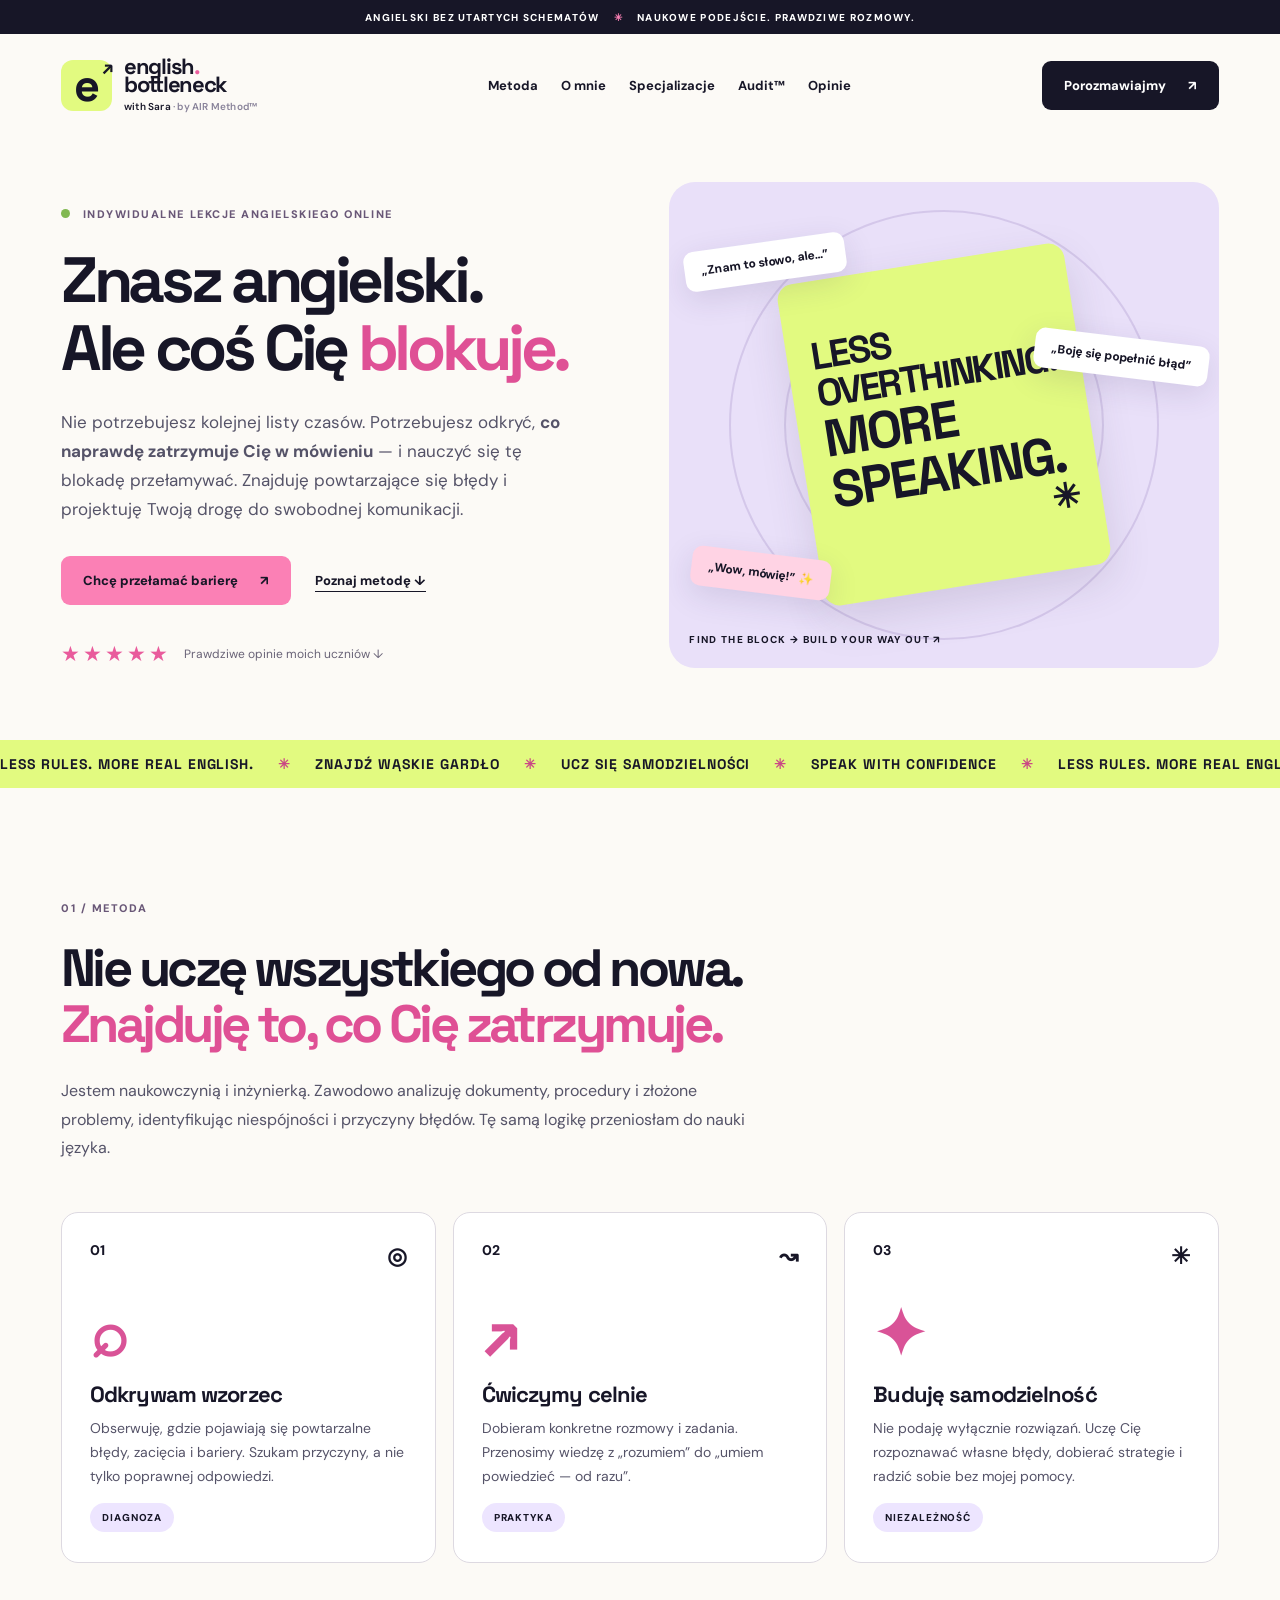
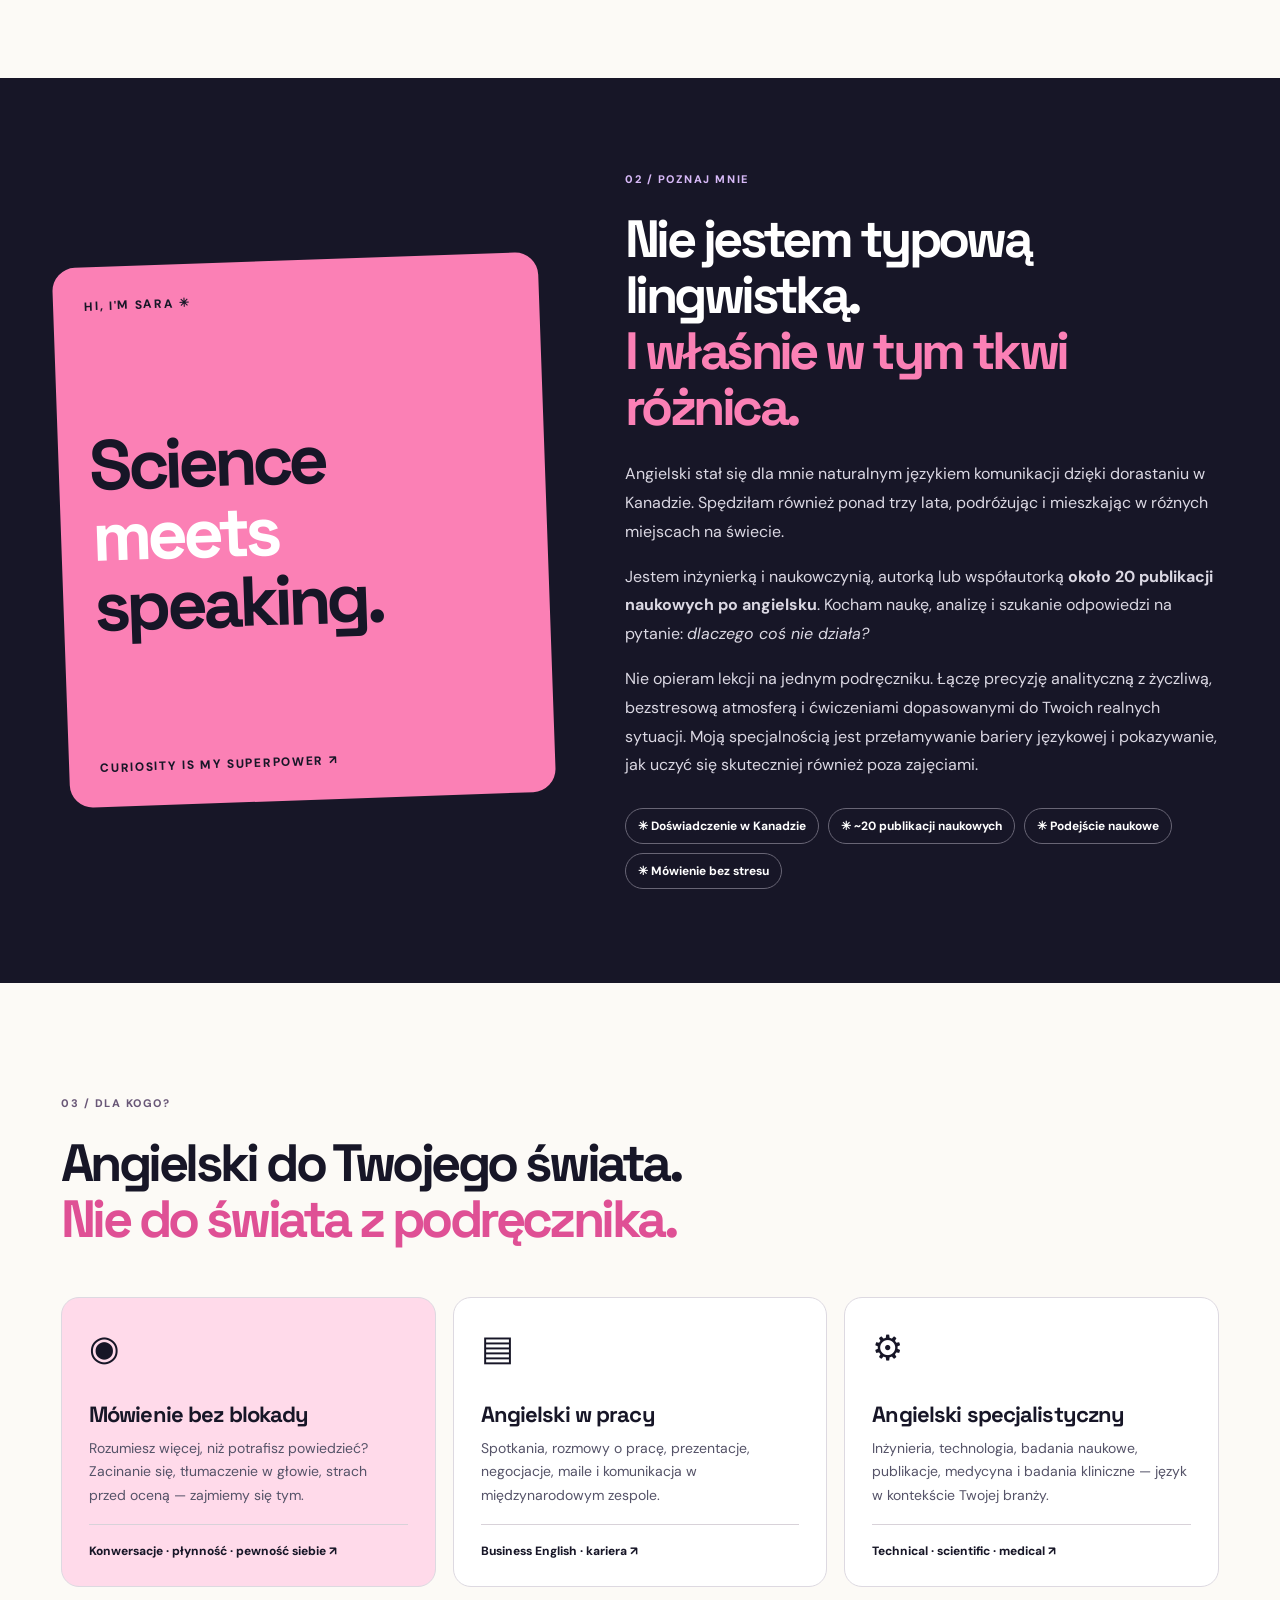
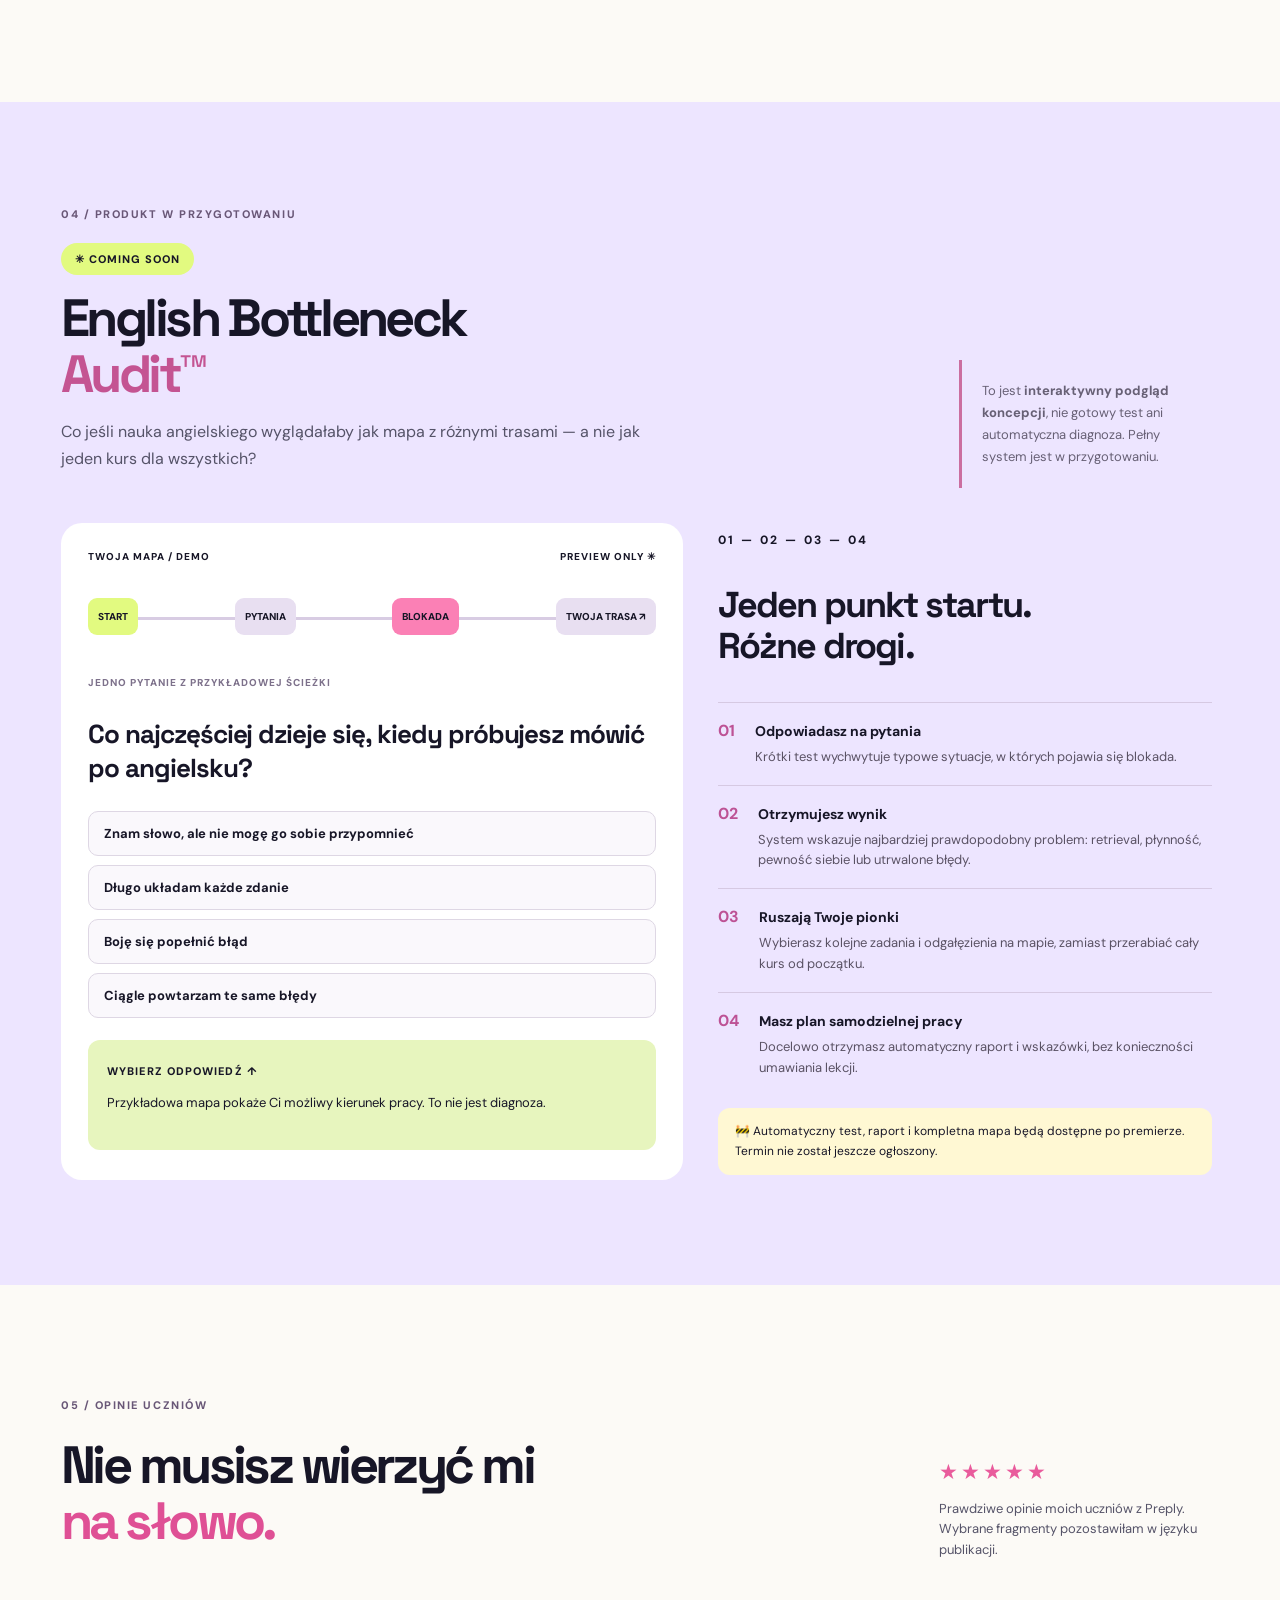
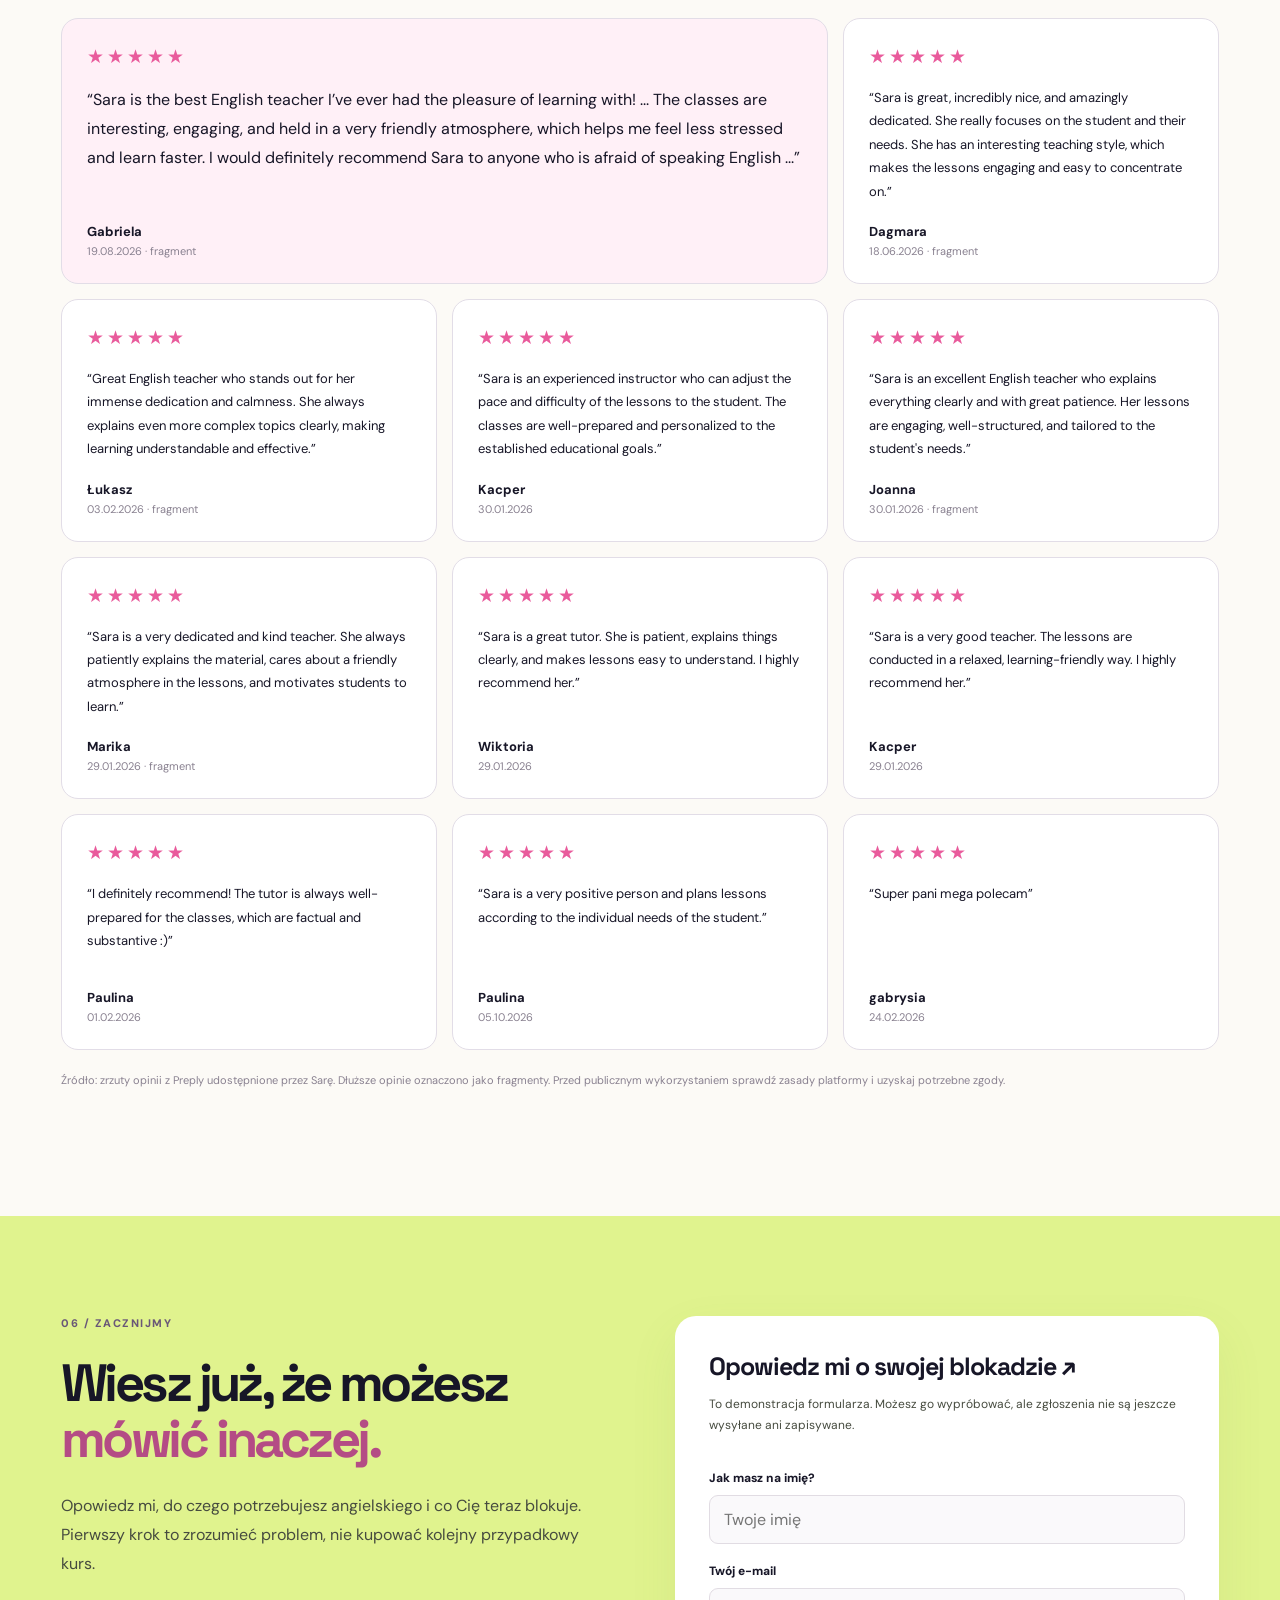
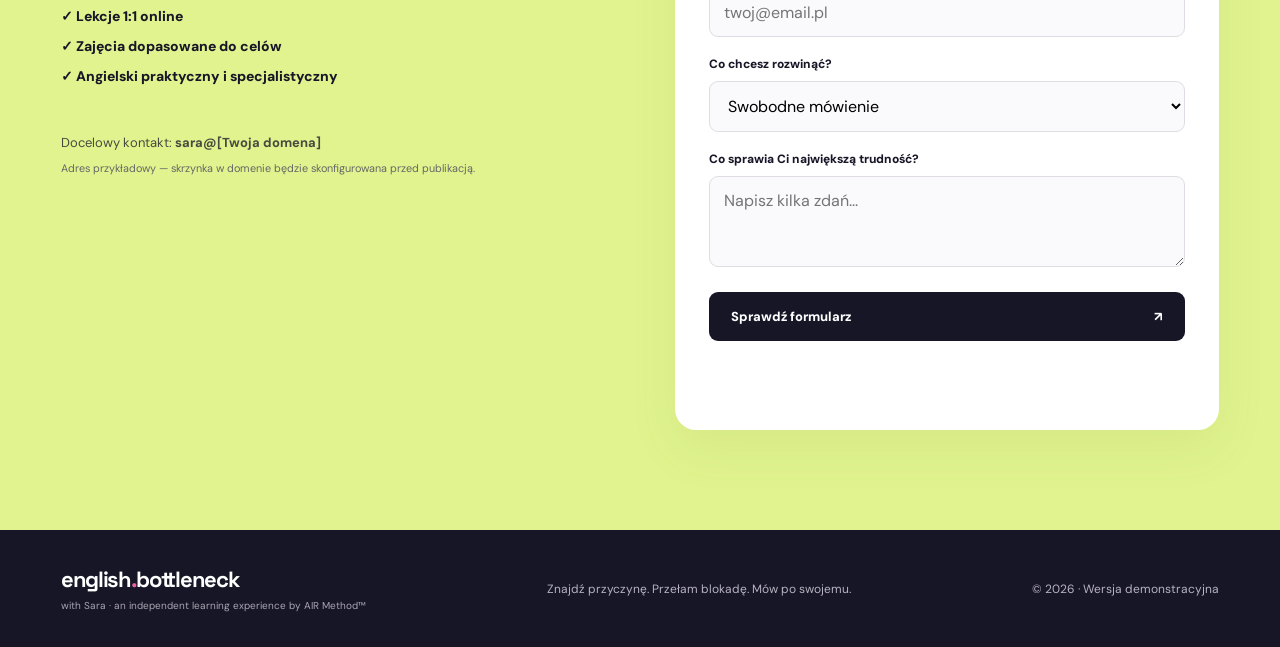
==== index.html @ e8995132 "First commit" ====
<!doctype html><html lang="pl"><head><meta charset="utf-8"><meta name="viewport" content="width=device-width, initial-scale=1"><meta name="description" content="English Bottleneck by Sara — indywidualne lekcje angielskiego z naukowym podejściem. Znajdź blokadę, przełam barierę, mów samodzielnie."><title>English Bottleneck™ | Angielski bez blokad z Sarą</title><link rel="preconnect" href="https://fonts.googleapis.com"><link rel="preconnect" href="https://fonts.gstatic.com" crossorigin><link href="https://fonts.googleapis.com/css2?family=DM+Sans:wght@400;500;600;700;800&family=Space+Grotesk:wght@400;500;600;700&display=swap" rel="stylesheet"><link rel="stylesheet" href="styles.css"></head><body>
<div class="topbar">ANGIELSKI BEZ UTARTYCH SCHEMATÓW <span>✳</span> NAUKOWE PODEJŚCIE. PRAWDZIWE ROZMOWY.</div>
<header class="nav container"><a href="#start" class="brand" aria-label="English Bottleneck — strona główna"><span class="brand-icon">e<span>↗</span></span><span class="brand-label">english<span class="dot">.</span><br>bottleneck<small>with Sara <i>· by AIR Method™</i></small></span></a><nav id="navigation"><a href="#metoda">Metoda</a><a href="#o-mnie">O mnie</a><a href="#specjalizacje">Specjalizacje</a><a href="#audit">Audit™</a><a href="#opinie">Opinie</a></nav><a href="#kontakt" class="button button-dark nav-button">Porozmawiajmy <span>↗</span></a><button class="mobile-menu" id="menuBtn" aria-label="Otwórz menu" aria-expanded="false">☰</button></header>
<main id="start"><section class="hero container"><div class="hero-copy"><div class="eyebrow"><span class="live-dot"></span> INDYWIDUALNE LEKCJE ANGIELSKIEGO ONLINE</div><h1>Znasz angielski.<br>Ale coś Cię <em>blokuje.</em></h1><p class="hero-lead">Nie potrzebujesz kolejnej listy czasów. Potrzebujesz odkryć, <b>co naprawdę zatrzymuje Cię w mówieniu</b> — i nauczyć się tę blokadę przełamywać. Znajduję powtarzające się błędy i projektuję Twoją drogę do swobodnej komunikacji.</p><div class="hero-buttons"><a href="#kontakt" class="button button-pink">Chcę przełamać barierę <span>↗</span></a><a href="#metoda" class="underlink">Poznaj metodę <span>↓</span></a></div><div class="hero-social"><span class="stars">★★★★★</span><span>Prawdziwe opinie moich uczniów ↓</span></div></div><div class="hero-graphic"><div class="orbit one"></div><div class="orbit two"></div><div class="sticker"><span>LESS<br>OVERTHINKING.</span><strong>MORE<br>SPEAKING.</strong><span class="sticker-star">✳</span></div><div class="floating floating1">„Znam to słowo, ale…”</div><div class="floating floating2">„Boję się popełnić błąd”</div><div class="floating floating3">„Wow, mówię!” ✨</div><div class="graphic-bottom">FIND THE BLOCK → BUILD YOUR WAY OUT ↗</div></div></section>
<div class="marquee"><div>LESS RULES. MORE REAL ENGLISH. <span>✳</span> ZNAJDŹ WĄSKIE GARDŁO <span>✳</span> UCZ SIĘ SAMODZIELNOŚCI <span>✳</span> SPEAK WITH CONFIDENCE <span>✳</span> LESS RULES. MORE REAL ENGLISH.</div></div>
<section id="metoda" class="section container"><div class="section-head"><div class="kicker">01 / METODA</div><h2>Nie uczę wszystkiego od nowa.<br><em>Znajduję to, co Cię zatrzymuje.</em></h2><p>Jestem naukowczynią i inżynierką. Zawodowo analizuję dokumenty, procedury i złożone problemy, identyfikując niespójności i przyczyny błędów. Tę samą logikę przeniosłam do nauki języka.</p></div><div class="three-grid"><article class="step-card"><div class="card-top"><span>01</span><span>◎</span></div><div class="step-graphic">⌕</div><h3>Odkrywam wzorzec</h3><p>Obserwuję, gdzie pojawiają się powtarzalne błędy, zacięcia i bariery. Szukam przyczyny, a nie tylko poprawnej odpowiedzi.</p><span class="pill">DIAGNOZA</span></article><article class="step-card"><div class="card-top"><span>02</span><span>↝</span></div><div class="step-graphic">↗</div><h3>Ćwiczymy celnie</h3><p>Dobieram konkretne rozmowy i zadania. Przenosimy wiedzę z „rozumiem” do „umiem powiedzieć — od razu”.</p><span class="pill">PRAKTYKA</span></article><article class="step-card"><div class="card-top"><span>03</span><span>✳</span></div><div class="step-graphic">✦</div><h3>Buduję samodzielność</h3><p>Nie podaję wyłącznie rozwiązań. Uczę Cię rozpoznawać własne błędy, dobierać strategie i radzić sobie bez mojej pomocy.</p><span class="pill">NIEZALEŻNOŚĆ</span></article></div></section>
<section id="o-mnie" class="about"><div class="container about-grid"><div class="about-poster"><div class="poster-overline">HI, I'M SARA ✳</div><div class="poster-big">Science<br><em>meets</em><br>speaking.</div><div class="poster-foot">CURIOSITY IS MY SUPERPOWER ↗</div></div><div class="about-content"><div class="kicker">02 / POZNAJ MNIE</div><h2>Nie jestem typową lingwistką.<br><em>I właśnie w tym tkwi różnica.</em></h2><p>Angielski stał się dla mnie naturalnym językiem komunikacji dzięki dorastaniu w Kanadzie. Spędziłam również ponad trzy lata, podróżując i mieszkając w różnych miejscach na świecie.</p><p>Jestem inżynierką i naukowczynią, autorką lub współautorką <b>około 20 publikacji naukowych po angielsku</b>. Kocham naukę, analizę i szukanie odpowiedzi na pytanie: <em>dlaczego coś nie działa?</em></p><p>Nie opieram lekcji na jednym podręczniku. Łączę precyzję analityczną z życzliwą, bezstresową atmosferą i ćwiczeniami dopasowanymi do Twoich realnych sytuacji. Moją specjalnością jest przełamywanie bariery językowej i pokazywanie, jak uczyć się skuteczniej również poza zajęciami.</p><div class="chips"><span>✳ Doświadczenie w Kanadzie</span><span>✳ ~20 publikacji naukowych</span><span>✳ Podejście naukowe</span><span>✳ Mówienie bez stresu</span></div></div></div></section>
<section id="specjalizacje" class="section container"><div class="section-head"><div class="kicker">03 / DLA KOGO?</div><h2>Angielski do Twojego świata.<br><em>Nie do świata z podręcznika.</em></h2></div><div class="three-grid offer-grid"><article class="offer-card selected"><div class="offer-emoji">◉</div><h3>Mówienie bez blokady</h3><p>Rozumiesz więcej, niż potrafisz powiedzieć? Zacinanie się, tłumaczenie w głowie, strach przed oceną — zajmiemy się tym.</p><div class="offer-bottom">Konwersacje · płynność · pewność siebie ↗</div></article><article class="offer-card"><div class="offer-emoji">▤</div><h3>Angielski w pracy</h3><p>Spotkania, rozmowy o pracę, prezentacje, negocjacje, maile i komunikacja w międzynarodowym zespole.</p><div class="offer-bottom">Business English · kariera ↗</div></article><article class="offer-card"><div class="offer-emoji">⚙</div><h3>Angielski specjalistyczny</h3><p>Inżynieria, technologia, badania naukowe, publikacje, medycyna i badania kliniczne — język w kontekście Twojej branży.</p><div class="offer-bottom">Technical · scientific · medical ↗</div></article></div></section>
<section id="audit" class="audit"><div class="container"><div class="audit-top"><div><div class="kicker">04 / PRODUKT W PRZYGOTOWANIU</div><span class="soon">✳ COMING SOON</span><h2>English Bottleneck<br><em>Audit™</em></h2><p>Co jeśli nauka angielskiego wyglądałaby jak mapa z różnymi trasami — a nie jak jeden kurs dla wszystkich?</p></div><aside class="audit-disclaimer">To jest <b>interaktywny podgląd koncepcji</b>, nie gotowy test ani automatyczna diagnoza. Pełny system jest w przygotowaniu.</aside></div><div class="audit-columns"><div class="audit-demo"><div class="demo-top"><span>TWOJA MAPA / DEMO</span><span>PREVIEW ONLY ✳</span></div><div class="path"><div class="path-connector"></div><span class="node active">START</span><span class="node">PYTANIA</span><span class="node pink">BLOKADA</span><span class="node">TWOJA TRASA ↗</span></div><span class="mini-label">JEDNO PYTANIE Z PRZYKŁADOWEJ ŚCIEŻKI</span><h3>Co najczęściej dzieje się, kiedy próbujesz mówić po angielsku?</h3><div class="answers"><button data-route="retrieval">Znam słowo, ale nie mogę go sobie przypomnieć</button><button data-route="fluency">Długo układam każde zdanie</button><button data-route="confidence">Boję się popełnić błąd</button><button data-route="grammar">Ciągle powtarzam te same błędy</button></div><div class="result" id="result" aria-live="polite"><span>WYBIERZ ODPOWIEDŹ ↑</span><p>Przykładowa mapa pokaże Ci możliwy kierunek pracy. To nie jest diagnoza.</p></div></div><div class="audit-explainer"><span class="tiny-numbers">01 — 02 — 03 — 04</span><h3>Jeden punkt startu.<br>Różne drogi.</h3><div class="route-step"><b>01</b><div><strong>Odpowiadasz na pytania</strong><p>Krótki test wychwytuje typowe sytuacje, w których pojawia się blokada.</p></div></div><div class="route-step"><b>02</b><div><strong>Otrzymujesz wynik</strong><p>System wskazuje najbardziej prawdopodobny problem: retrieval, płynność, pewność siebie lub utrwalone błędy.</p></div></div><div class="route-step"><b>03</b><div><strong>Ruszają Twoje pionki</strong><p>Wybierasz kolejne zadania i odgałęzienia na mapie, zamiast przerabiać cały kurs od początku.</p></div></div><div class="route-step"><b>04</b><div><strong>Masz plan samodzielnej pracy</strong><p>Docelowo otrzymasz automatyczny raport i wskazówki, bez konieczności umawiania lekcji.</p></div></div><div class="audit-note">🚧 Automatyczny test, raport i kompletna mapa będą dostępne po premierze. Termin nie został jeszcze ogłoszony.</div></div></div></div></section>
<section id="opinie" class="section container reviews"><div class="reviews-heading"><div><div class="kicker">05 / OPINIE UCZNIÓW</div><h2>Nie musisz wierzyć mi<br><em>na słowo.</em></h2></div><div><div class="big-stars">★★★★★</div><p>Prawdziwe opinie moich uczniów z Preply. Wybrane fragmenty pozostawiłam w języku publikacji.</p></div></div><div class="reviews-grid">
<article class="review featured"><div class="review-stars">★★★★★</div><blockquote>“Sara is the best English teacher I’ve ever had the pleasure of learning with! ... The classes are interesting, engaging, and held in a very friendly atmosphere, which helps me feel less stressed and learn faster. I would definitely recommend Sara to anyone who is afraid of speaking English ...”</blockquote><footer><b>Gabriela</b><span>19.08.2026 · fragment</span></footer></article>
<article class="review"><div class="review-stars">★★★★★</div><blockquote>“Sara is great, incredibly nice, and amazingly dedicated. She really focuses on the student and their needs. She has an interesting teaching style, which makes the lessons engaging and easy to concentrate on.”</blockquote><footer><b>Dagmara</b><span>18.06.2026 · fragment</span></footer></article>
<article class="review"><div class="review-stars">★★★★★</div><blockquote>“Great English teacher who stands out for her immense dedication and calmness. She always explains even more complex topics clearly, making learning understandable and effective.”</blockquote><footer><b>Łukasz</b><span>03.02.2026 · fragment</span></footer></article>
<article class="review"><div class="review-stars">★★★★★</div><blockquote>“Sara is an experienced instructor who can adjust the pace and difficulty of the lessons to the student. The classes are well-prepared and personalized to the established educational goals.”</blockquote><footer><b>Kacper</b><span>30.01.2026</span></footer></article>
<article class="review"><div class="review-stars">★★★★★</div><blockquote>“Sara is an excellent English teacher who explains everything clearly and with great patience. Her lessons are engaging, well-structured, and tailored to the student's needs.”</blockquote><footer><b>Joanna</b><span>30.01.2026 · fragment</span></footer></article>
<article class="review"><div class="review-stars">★★★★★</div><blockquote>“Sara is a very dedicated and kind teacher. She always patiently explains the material, cares about a friendly atmosphere in the lessons, and motivates students to learn.”</blockquote><footer><b>Marika</b><span>29.01.2026 · fragment</span></footer></article>
<article class="review"><div class="review-stars">★★★★★</div><blockquote>“Sara is a great tutor. She is patient, explains things clearly, and makes lessons easy to understand. I highly recommend her.”</blockquote><footer><b>Wiktoria</b><span>29.01.2026</span></footer></article>
<article class="review"><div class="review-stars">★★★★★</div><blockquote>“Sara is a very good teacher. The lessons are conducted in a relaxed, learning-friendly way. I highly recommend her.”</blockquote><footer><b>Kacper</b><span>29.01.2026</span></footer></article>
<article class="review"><div class="review-stars">★★★★★</div><blockquote>“I definitely recommend! The tutor is always well-prepared for the classes, which are factual and substantive :)”</blockquote><footer><b>Paulina</b><span>01.02.2026</span></footer></article>
<article class="review"><div class="review-stars">★★★★★</div><blockquote>“Sara is a very positive person and plans lessons according to the individual needs of the student.”</blockquote><footer><b>Paulina</b><span>05.10.2026</span></footer></article>
<article class="review"><div class="review-stars">★★★★★</div><blockquote>“Super pani mega polecam”</blockquote><footer><b>gabrysia</b><span>24.02.2026</span></footer></article>
</div><p class="review-source">Źródło: zrzuty opinii z Preply udostępnione przez Sarę. Dłuższe opinie oznaczono jako fragmenty. Przed publicznym wykorzystaniem sprawdź zasady platformy i uzyskaj potrzebne zgody.</p></section>
<section id="kontakt" class="contact"><div class="container contact-columns"><div><div class="kicker">06 / ZACZNIJMY</div><h2>Wiesz już, że możesz<br><em>mówić inaczej.</em></h2><p>Opowiedz mi, do czego potrzebujesz angielskiego i co Cię teraz blokuje. Pierwszy krok to zrozumieć problem, nie kupować kolejny przypadkowy kurs.</p><div class="contact-points"><span>✓ Lekcje 1:1 online</span><span>✓ Zajęcia dopasowane do celów</span><span>✓ Angielski praktyczny i specjalistyczny</span></div><p class="own-mail">Docelowy kontakt: <b>sara@[Twoja domena]</b><small>Adres przykładowy — skrzynka w domenie będzie skonfigurowana przed publikacją.</small></p></div><div class="form-panel"><div class="form-title">Opowiedz mi o swojej blokadzie ↗</div><p>To demonstracja formularza. Możesz go wypróbować, ale zgłoszenia nie są jeszcze wysyłane ani zapisywane.</p><form id="contactForm"><label for="name">Jak masz na imię?</label><input id="name" name="name" placeholder="Twoje imię" required><label for="email">Twój e-mail</label><input id="email" name="email" type="email" placeholder="twoj@email.pl" required><label for="need">Co chcesz rozwinąć?</label><select id="need" name="need"><option>Swobodne mówienie</option><option>Angielski biznesowy</option><option>Angielski techniczny / naukowy / medyczny</option><option>Nie wiem jeszcze — pomóż mi</option></select><label for="message">Co sprawia Ci największą trudność?</label><textarea id="message" name="message" rows="3" placeholder="Napisz kilka zdań..."></textarea><button class="button button-dark button-full" type="submit">Sprawdź formularz <span>↗</span></button><p id="formStatus" role="status" class="form-status"></p></form></div></div></section></main>
<footer class="footer"><div class="container footer-row"><div class="footer-brand"><b>english<span>.</span>bottleneck</b><small>with Sara · an independent learning experience by AIR Method™</small></div><p>Znajdź przyczynę. Przełam blokadę. Mów po swojemu.</p><span>© 2026 · Wersja demonstracyjna</span></div></footer><script src="script.js"></script></body></html>
---- styles.css ----
:root{--ink:#171627;--muted:#555368;--pink:#fb80b5;--cream:#fcfaf6;--lime:#e2fa80;--lilac:#ede5ff;--line:#ddd9e1}*{box-sizing:border-box}html{scroll-behavior:smooth}body{margin:0;background:var(--cream);color:var(--ink);font-family:'DM Sans',sans-serif}a{color:inherit;text-decoration:none}button,input,textarea,select{font:inherit}button{cursor:pointer}.container{max-width:1230px;padding:0 36px;margin:0 auto}.topbar{height:34px;background:var(--ink);color:#fff;text-align:center;display:flex;align-items:center;justify-content:center;gap:14px;font-size:10px;font-weight:800;letter-spacing:.13em}.topbar span{color:var(--pink)}.nav{height:102px;display:flex;align-items:center;justify-content:space-between;gap:25px}.brand{display:flex;align-items:center;gap:12px;min-width:235px}.brand-icon{background:var(--lime);height:51px;width:51px;border-radius:12px;display:grid;place-items:center;font:700 45px 'Space Grotesk';line-height:1;position:relative}.brand-icon span{position:absolute;right:-2px;top:-2px;font-size:19px}.brand-label{font:700 22px/0.83 'Space Grotesk';letter-spacing:-1.3px}.brand-label .dot,.footer-brand b span{color:#ec609f}.brand-label small{font:600 10px/1.2 'DM Sans';display:block;letter-spacing:.02em;margin-top:8px}.brand-label small i{font-style:normal;color:#89839a}.nav nav{display:flex;gap:23px;align-items:center}.nav nav a{font-weight:700;font-size:13px}.nav nav a:hover,.underlink:hover{color:#bc4281}.button{border:0;border-radius:9px;display:inline-flex;align-items:center;justify-content:space-between;gap:22px;padding:16px 22px;font-weight:800;font-size:13px;transition:transform .2s}.button:hover{transform:translateY(-3px)}.button-dark{color:white;background:var(--ink)}.button-pink{background:var(--pink)}.mobile-menu{display:none;background:none;border:0;font-size:27px}.hero{display:grid;grid-template-columns:1.03fr .97fr;gap:25px;min-height:590px;padding-top:46px;padding-bottom:72px}.hero-copy{padding-top:25px}.eyebrow,.kicker{font-size:11px;letter-spacing:.14em;font-weight:800;color:#695777}.live-dot{width:9px;height:9px;border-radius:50%;background:#81b851;display:inline-block;margin-right:8px}.hero h1,h2{font:700 clamp(42px,5vw,70px)/1.07 'Space Grotesk';letter-spacing:-.068em;margin:25px 0}.hero h1 em,h2 em{font-style:normal;color:#df5095}.hero-lead{max-width:520px;color:#555368;font-size:17px;line-height:1.7}.hero-buttons{display:flex;align-items:center;gap:24px;margin-top:32px}.underlink{font-size:13px;font-weight:800;text-decoration:underline;text-underline-offset:6px}.hero-social{display:flex;align-items:center;gap:13px;margin-top:35px;font-size:12px;color:#696377}.stars,.big-stars,.review-stars{color:#e95b9c;letter-spacing:3px;font-size:21px}.hero-graphic{min-height:485px;background:#e9e0f9;border-radius:26px;position:relative;overflow:hidden;display:flex;align-items:center;justify-content:center}.orbit{border:2px solid rgba(109,78,158,.17);border-radius:50%;position:absolute;width:430px;height:430px}.orbit.two{width:320px;height:320px}.sticker{height:325px;width:290px;background:var(--lime);border-radius:16px;transform:rotate(-9deg);display:flex;flex-direction:column;justify-content:center;padding:24px;box-shadow:0 16px 42px #45385825;font:800 38px/1 'Space Grotesk';letter-spacing:-2.2px}.sticker strong{font-size:52px}.sticker-star{font-size:34px;align-self:end}.floating{position:absolute;z-index:2;background:white;padding:12px 17px;border-radius:10px;box-shadow:0 9px 30px #3a255d20;font-size:12px;font-weight:800}.floating1{top:60px;left:15px;transform:rotate(-8deg)}.floating2{right:10px;top:155px;transform:rotate(7deg)}.floating3{left:22px;bottom:75px;transform:rotate(7deg);background:#ffd3e4}.graphic-bottom{position:absolute;bottom:22px;left:20px;font-size:10px;font-weight:800;letter-spacing:.13em}.marquee{overflow:hidden;background:var(--lime);padding:15px 0}.marquee>div{white-space:nowrap;text-align:center;font:700 14px 'Space Grotesk';letter-spacing:.07em}.marquee span{padding:0 19px;color:#ca4884}.section{padding-top:113px;padding-bottom:115px}.section-head{max-width:900px}.section h2,.about h2,.audit h2,.contact h2{font-size:clamp(37px,4.1vw,57px)}.section-head>p{max-width:710px;color:var(--muted);line-height:1.8;font-size:16px}.three-grid{display:grid;grid-template-columns:repeat(3,minmax(0,1fr));gap:17px;margin-top:49px}.step-card{background:white;border:1px solid var(--line);border-radius:17px;padding:28px 28px 30px;min-height:340px;display:flex;flex-direction:column}.card-top{display:flex;justify-content:space-between;font-weight:800;font-size:14px}.card-top span:last-child{font-size:23px}.step-graphic{font:700 64px 'Space Grotesk';margin:22px 0 5px;color:#d95397}.step-card h3,.offer-card h3{font:700 22px 'Space Grotesk';letter-spacing:-.04em;margin:0 0 9px}.step-card p,.offer-card p{line-height:1.7;font-size:14px;color:var(--muted);margin-top:0}.pill{margin-top:auto;align-self:start;border-radius:50px;padding:8px 12px;background:var(--lilac);font-size:10px;letter-spacing:.09em;font-weight:800}.about{background:var(--ink);color:white;padding:94px 0}.about-grid{display:grid;grid-template-columns:.9fr 1.1fr;gap:78px;align-items:center}.about-poster{min-height:540px;background:var(--pink);border-radius:23px;color:var(--ink);display:flex;flex-direction:column;justify-content:space-between;padding:31px;transform:rotate(-2deg)}.poster-overline,.poster-foot{font-size:12px;letter-spacing:.14em;font-weight:800}.poster-big{font:700 clamp(48px,5.5vw,79px)/1 'Space Grotesk';letter-spacing:-.07em}.poster-big em{font-style:normal;color:white}.about .kicker{color:#d7b9f7}.about h2 em{color:var(--pink)}.about-content p{line-height:1.8;color:#dbd8e3}.chips{display:flex;flex-wrap:wrap;gap:9px;margin-top:28px}.chips span{border:1px solid #686575;border-radius:40px;padding:9px 12px;font-size:12px;font-weight:700}.offer-card{border:1px solid var(--line);padding:27px;border-radius:18px;background:white;display:flex;flex-direction:column;min-height:290px}.offer-card.selected{background:#ffdaea}.offer-emoji{font-size:35px;margin-bottom:29px}.offer-bottom{border-top:1px solid #d8d2d9;padding-top:18px;margin-top:auto;font-size:12px;font-weight:800}.audit{background:var(--lilac);padding:105px 0}.audit-top{display:grid;grid-template-columns:1fr 260px;gap:80px;align-items:end;margin-bottom:35px}.soon{display:inline-block;border-radius:50px;background:var(--lime);padding:9px 14px;font-size:11px;font-weight:800;letter-spacing:.09em;margin-top:22px}.audit h2{margin:15px 0}.audit h2 em{color:#c45492}.audit-top p{max-width:580px;color:var(--muted);line-height:1.7}.audit-disclaimer{font-size:13px;line-height:1.7;color:#676075;padding:20px;border-left:3px solid #cb6ea0}.audit-columns{display:grid;grid-template-columns:1.1fr .9fr;gap:28px}.audit-demo{border-radius:21px;background:white;padding:27px}.demo-top{display:flex;justify-content:space-between;gap:10px;font-size:10px;font-weight:800;letter-spacing:.1em}.path{margin:35px 0;display:flex;justify-content:space-between;position:relative;gap:9px}.path-connector{position:absolute;height:3px;background:#d8cce3;top:50%;left:5%;right:5%;z-index:0}.node{background:#e8dff1;position:relative;z-index:1;padding:12px 10px;border-radius:9px;font-size:10px;font-weight:800;text-align:center}.node.active{background:var(--lime)}.node.pink{background:var(--pink)}.mini-label{font-size:10px;color:#7d718b;letter-spacing:.1em;font-weight:800}.audit-demo h3{font:700 26px 'Space Grotesk';letter-spacing:-.04em}.answers{display:grid;gap:9px}.answers button{border:1px solid #ded7e4;border-radius:10px;padding:13px 15px;text-align:left;background:#faf8fc;color:var(--ink);font-weight:700;font-size:13px}.answers button:hover,.answers button.chosen{background:#fbd5e6;border-color:#e976af}.result{margin-top:22px;background:#e7f5be;padding:19px;border-radius:12px;min-height:110px}.result span{font-size:11px;font-weight:800;letter-spacing:.1em}.result p{font-size:13px;line-height:1.6;margin-bottom:0}.audit-explainer{padding:5px 7px}.tiny-numbers{font-size:12px;font-weight:800;letter-spacing:.2em}.audit-explainer h3{font:700 36px/1.12 'Space Grotesk';letter-spacing:-.05em}.route-step{display:flex;gap:20px;border-top:1px solid #d6c9e2;padding:17px 0}.route-step>b{color:#bd5295}.route-step strong{font-size:14px}.route-step p{font-size:13px;line-height:1.6;color:#5a5264;margin:6px 0 0}.audit-note{background:#fff8d3;border-radius:12px;font-size:12px;line-height:1.6;padding:14px 17px;margin-top:13px}.reviews-heading{display:grid;grid-template-columns:1fr 280px;gap:40px;align-items:end}.reviews-heading p{font-size:13px;color:var(--muted);line-height:1.6}.reviews-grid{display:grid;grid-template-columns:repeat(3,1fr);gap:15px;margin-top:44px}.review{background:white;border:1px solid #e2dde7;border-radius:17px;padding:25px;display:flex;flex-direction:column;min-height:236px}.review.featured{background:#fff0f7;grid-column:span 2}.review-stars{font-size:19px}.review blockquote{font-size:13px;line-height:1.8;margin:17px 0 20px;flex:1}.review.featured blockquote{font-size:16px}.review footer{display:flex;flex-direction:column;gap:4px}.review footer b{font-size:13px}.review footer span,.review-source{font-size:11px;color:#898190}.review-source{margin-top:21px;line-height:1.7}.contact{background:#e0f38e;padding:100px 0}.contact-columns{display:grid;grid-template-columns:1fr 1fr;gap:70px}.contact h2 em{color:#b44c85}.contact-columns>div>p{line-height:1.8;color:#464b3f}.contact-points{display:grid;gap:12px;font-size:14px;font-weight:800;margin:28px 0}.own-mail{margin-top:46px;font-size:13px}.own-mail small{display:block;color:#666;margin-top:5px}.form-panel{background:white;padding:34px;border-radius:21px;box-shadow:0 19px 50px #60762b15}.form-title{font:700 25px 'Space Grotesk';letter-spacing:-.04em}.form-panel>p{font-size:12px;line-height:1.6;color:var(--muted)}.form-panel form{display:grid;gap:9px;margin-top:23px}.form-panel label{font-size:12px;font-weight:800;margin-top:10px}.form-panel input,.form-panel textarea,.form-panel select{background:#faf9fb;border:1px solid #e1dce3;border-radius:9px;padding:13px 14px;outline-color:#ef8cbe;width:100%}.button-full{margin-top:16px;width:100%}.form-status{min-height:22px;font-size:12px}.footer{background:var(--ink);color:white;padding:35px 0}.footer-row{display:flex;align-items:center;justify-content:space-between;gap:24px}.footer-brand b{font:700 22px 'Space Grotesk';letter-spacing:-.06em}.footer-brand small{display:block;color:#aaa5b3;margin-top:6px;font-size:10px}.footer-row p,.footer-row>span{font-size:12px;color:#b7b2c0}@media(max-width:1050px){.nav nav{gap:12px}.nav nav a{font-size:12px}.about-grid{gap:35px}.hero h1{font-size:54px}.reviews-grid{grid-template-columns:repeat(2,1fr)}}@media(max-width:760px){.container{padding-left:20px;padding-right:20px}.topbar{font-size:8px;letter-spacing:.06em}.nav{height:80px}.nav nav{display:none;position:absolute;z-index:20;left:0;right:0;top:114px;background:var(--cream);padding:20px;box-shadow:0 20px 25px #24183221;flex-direction:column;align-items:start}.nav nav.open{display:flex}.nav-button{display:none}.mobile-menu{display:block}.hero{grid-template-columns:1fr;padding-top:10px;padding-bottom:35px}.hero h1{font-size:clamp(43px,10vw,64px)}.hero-graphic{min-height:390px}.hero-lead{font-size:15px}.sticker{width:255px;height:295px;font-size:31px}.sticker strong{font-size:46px}.section{padding-top:75px;padding-bottom:75px}.three-grid,.about-grid,.audit-columns,.contact-columns,.audit-top,.reviews-heading{grid-template-columns:1fr}.about{padding:70px 0}.about-poster{min-height:370px}.poster-big{font-size:60px}.audit{padding:75px 0}.audit-top{gap:6px}.audit-disclaimer{padding:12px}.reviews-grid{grid-template-columns:1fr}.review.featured{grid-column:auto}.contact{padding:75px 0}.contact-columns{gap:35px}.footer-row{flex-direction:column;align-items:start}.hero-buttons{flex-wrap:wrap}.section h2,.about h2,.audit h2,.contact h2{font-size:39px}}@media(max-width:420px){.brand{min-width:auto}.brand-label{font-size:19px}.floating{font-size:10px;padding:10px}.floating1{left:6px}.floating2{right:5px}.node{font-size:8px;padding:9px 5px}.audit-demo{padding:18px}}
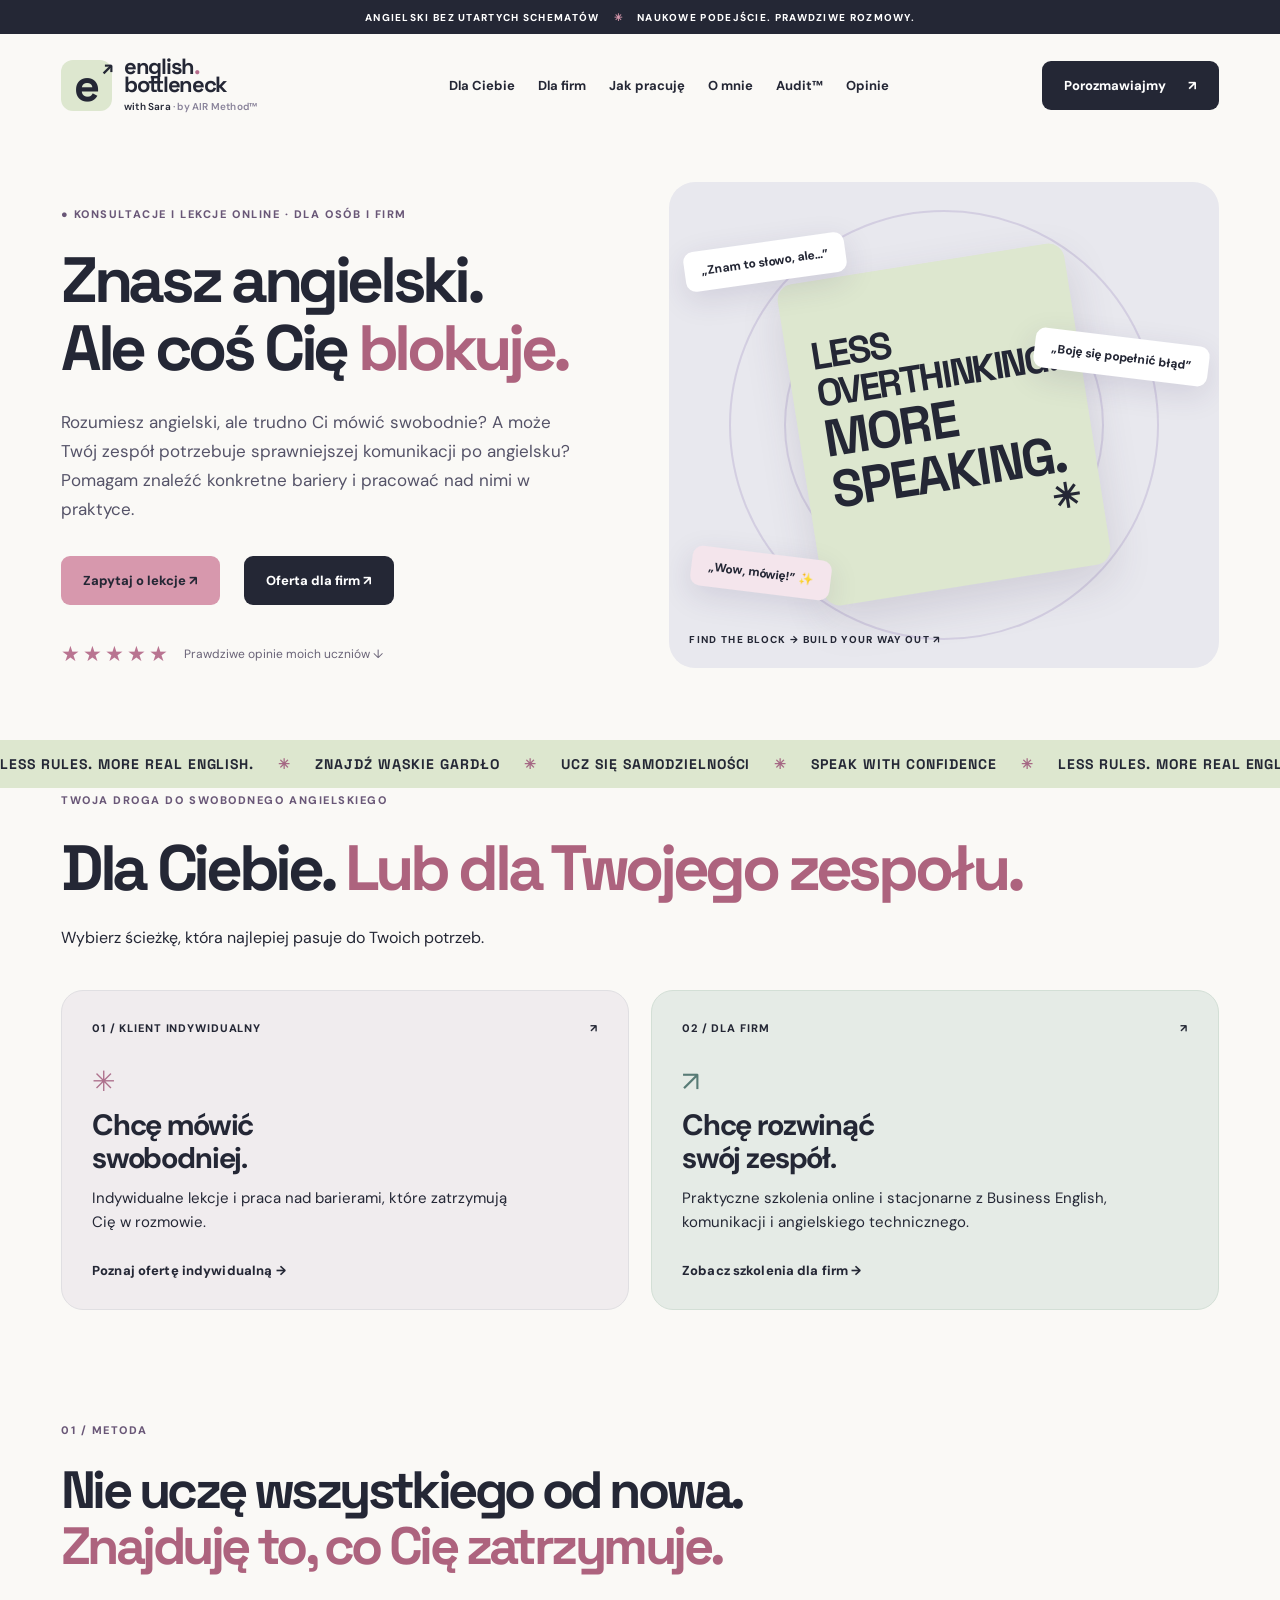
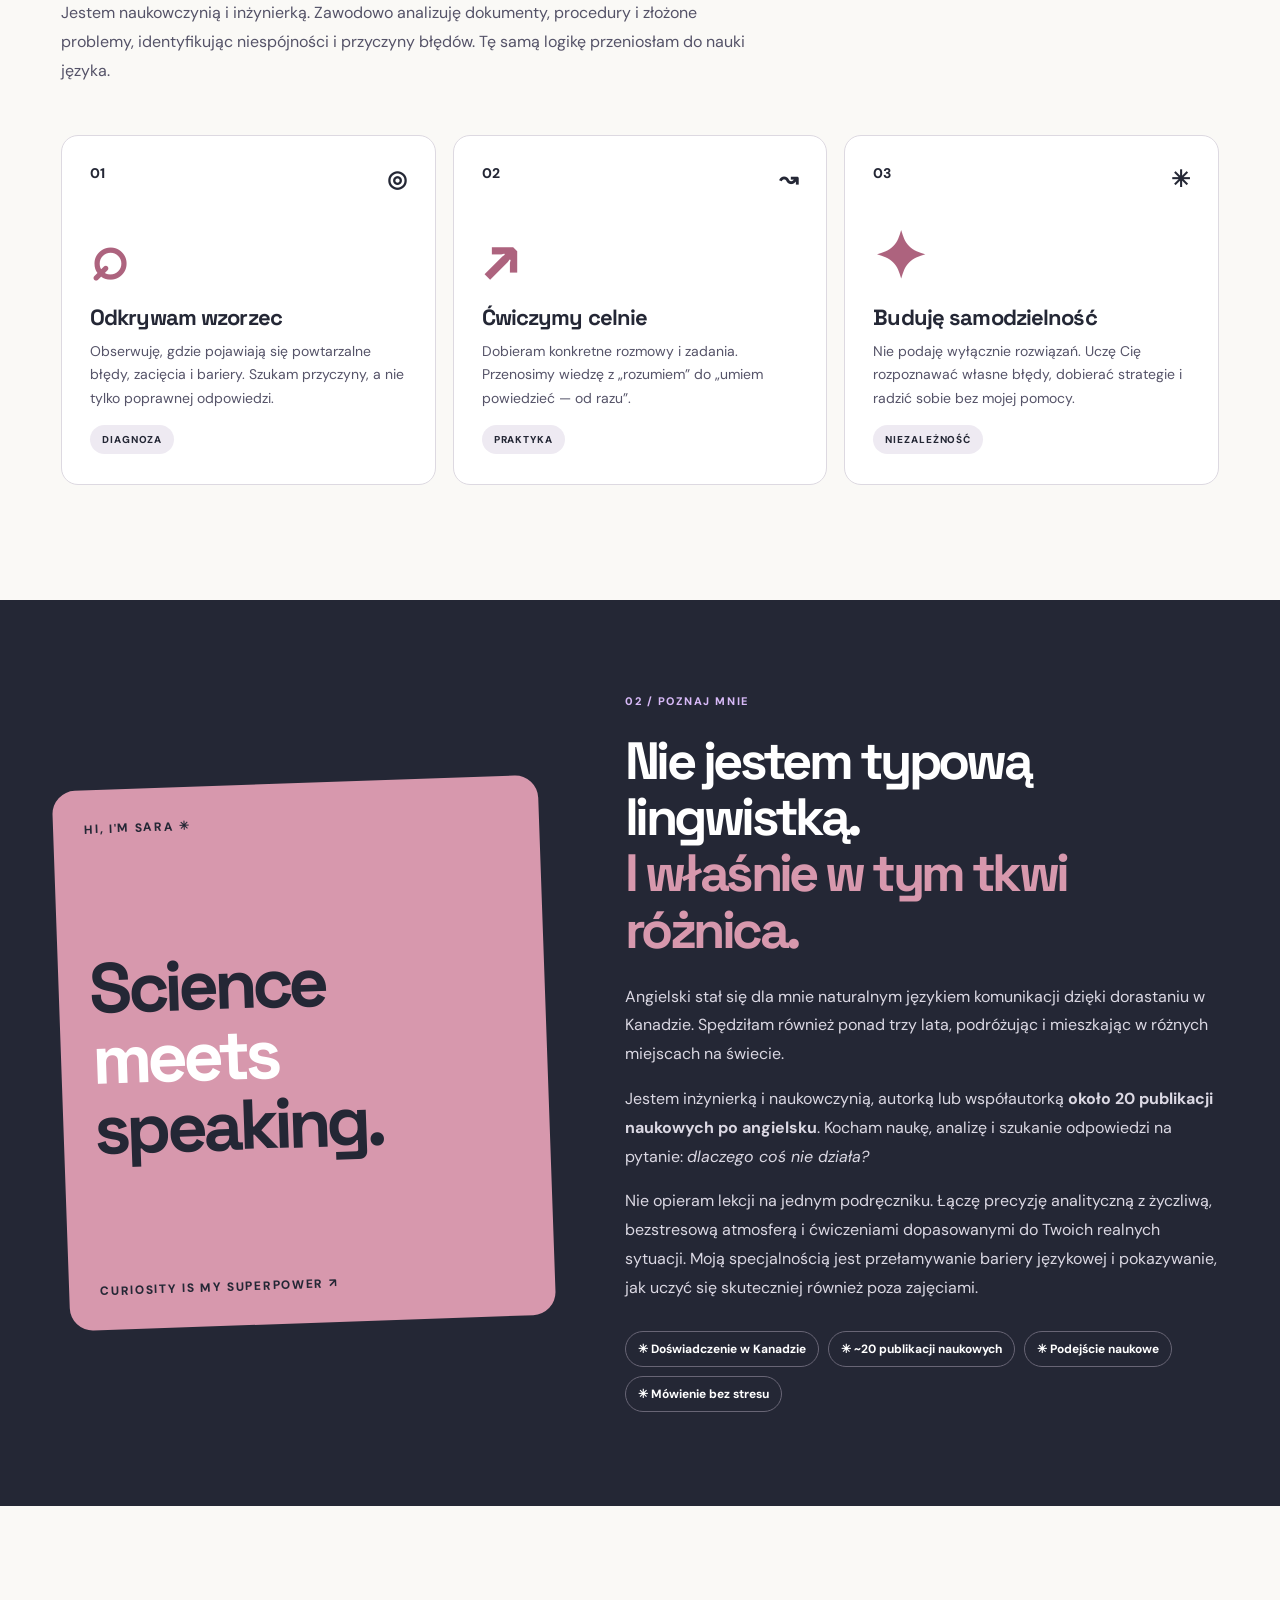
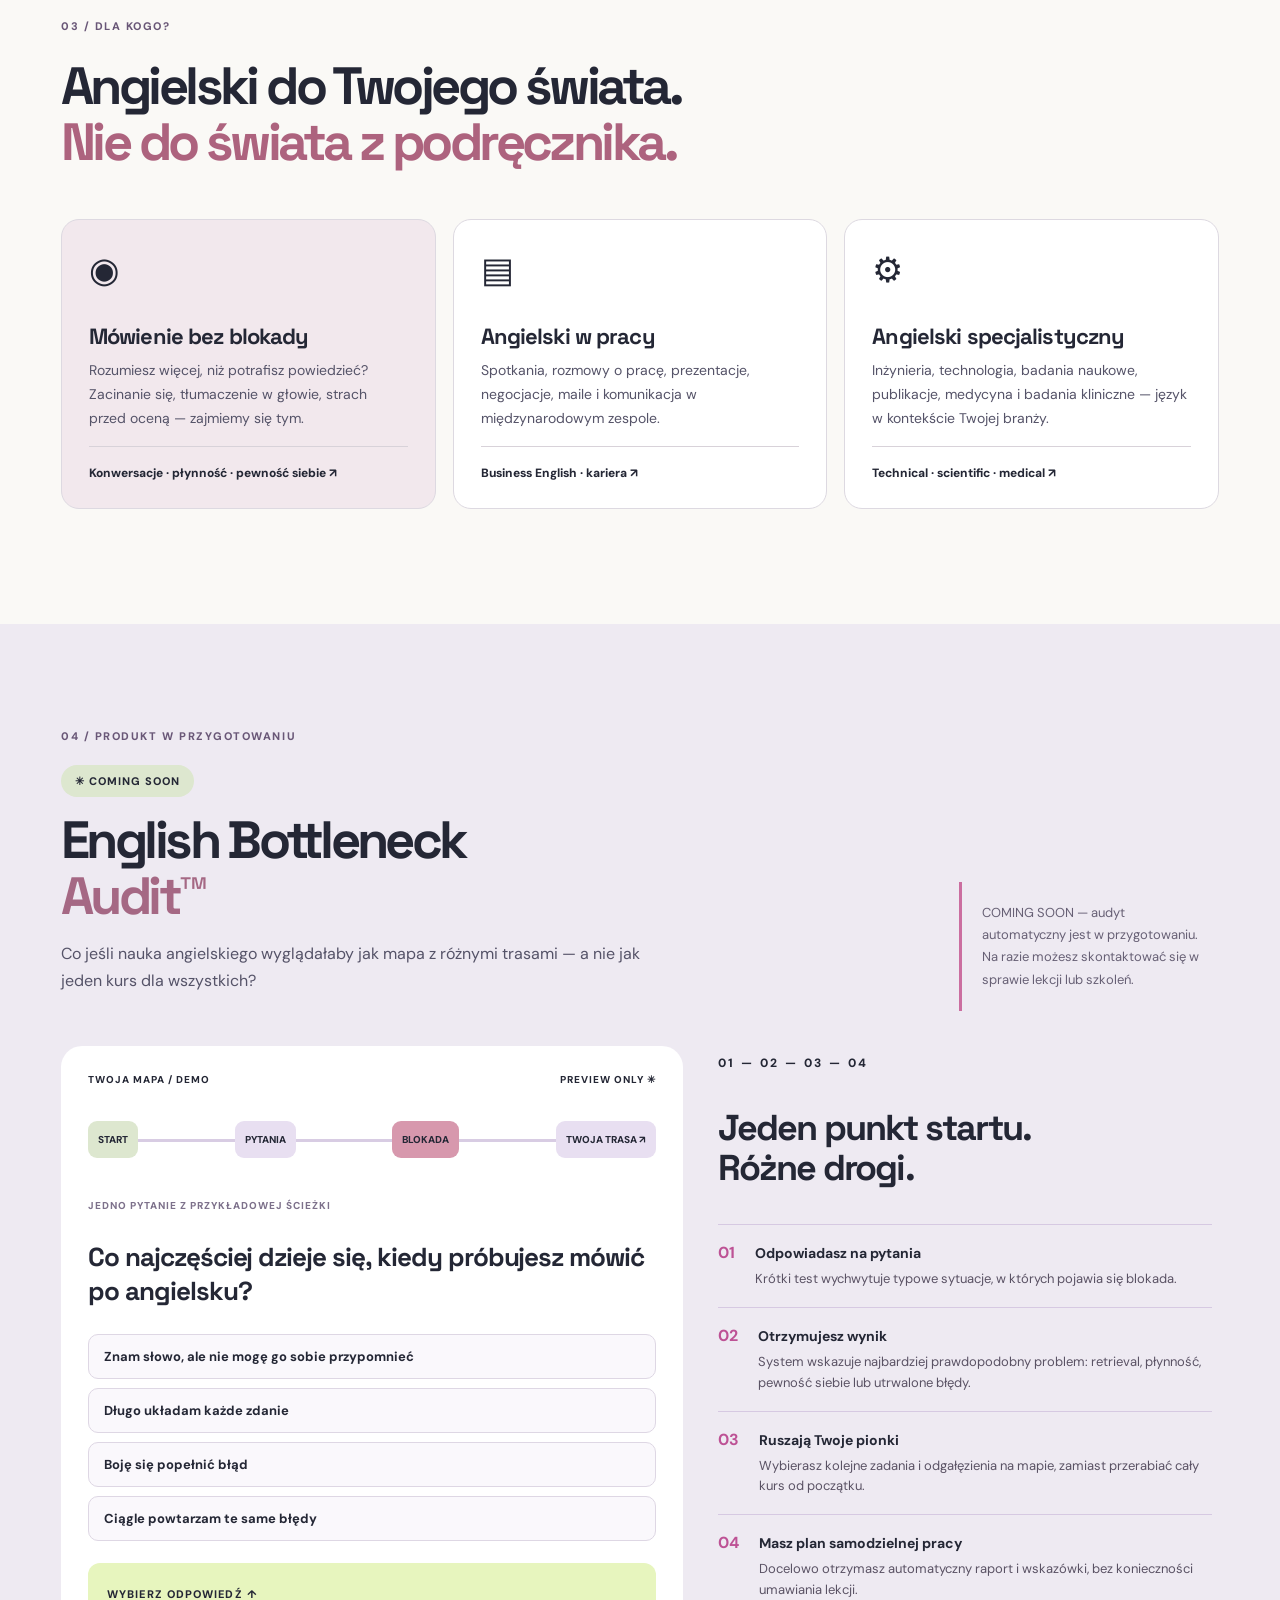
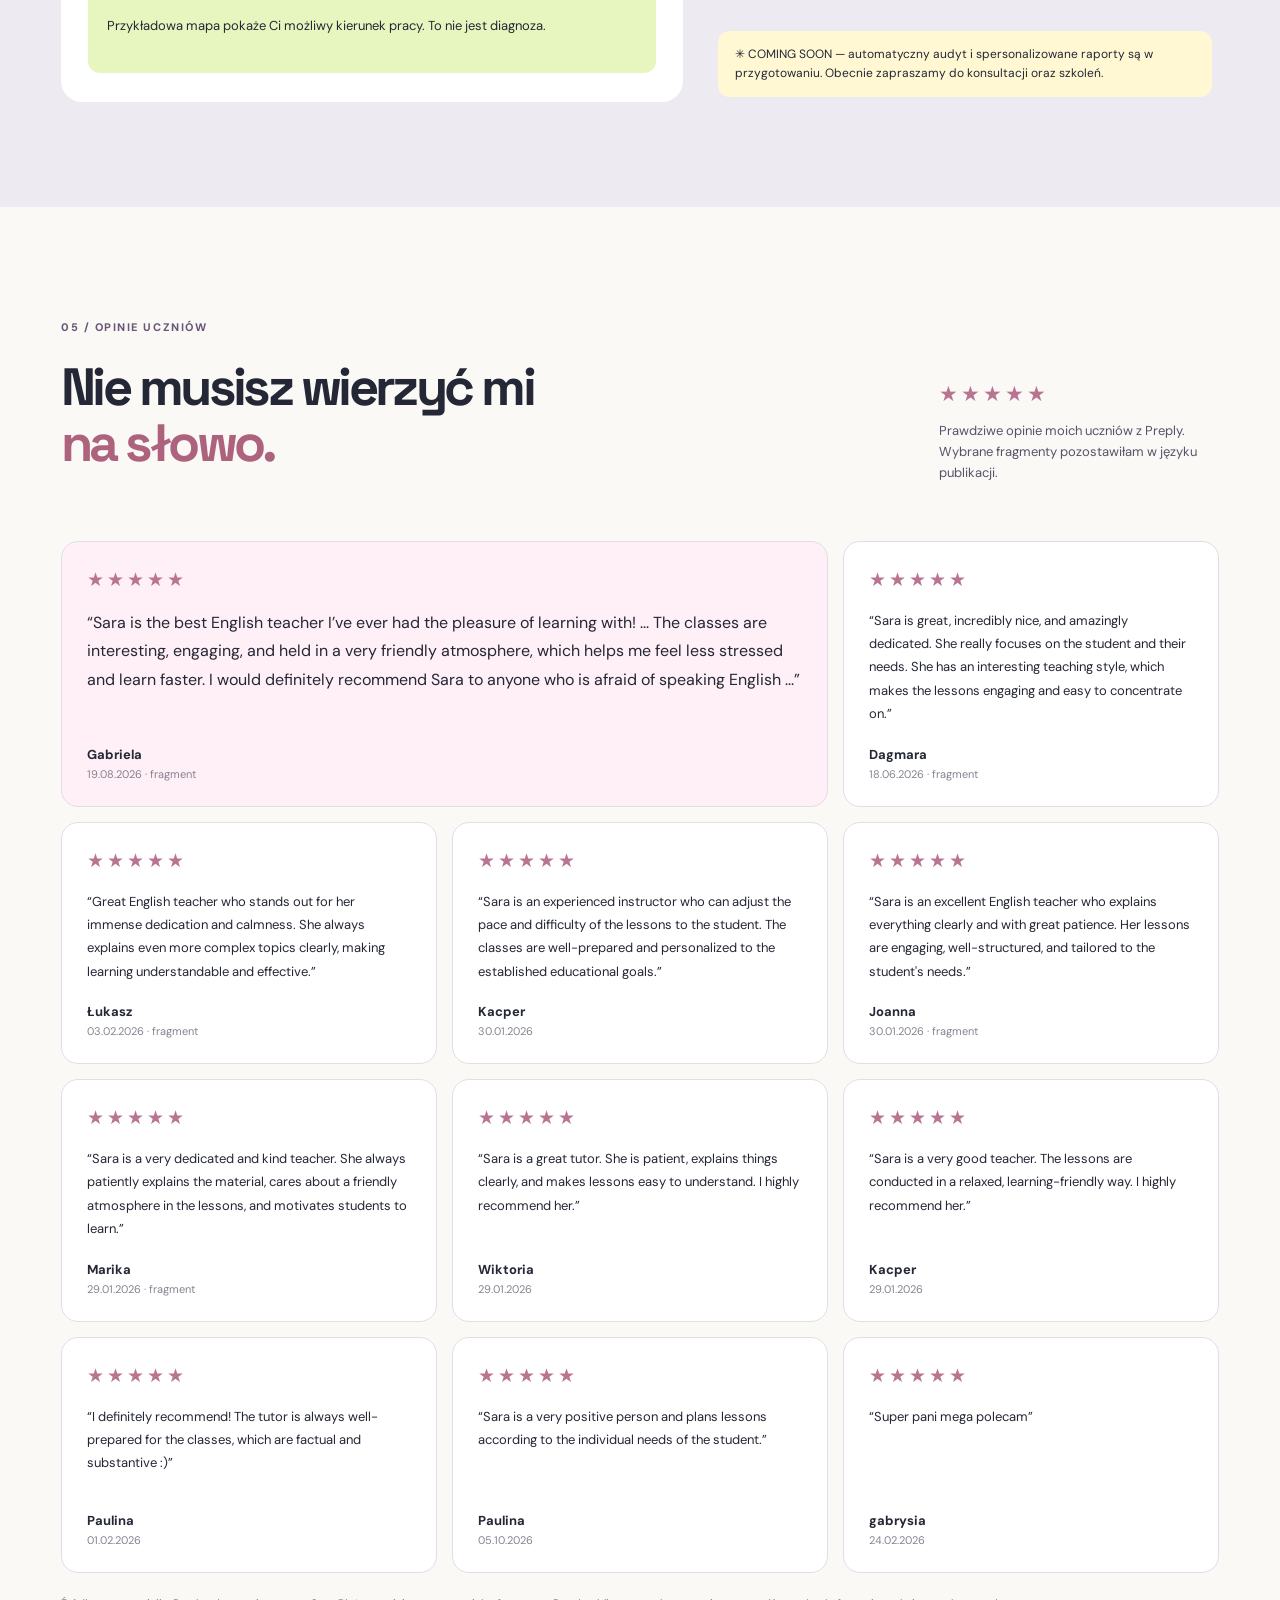
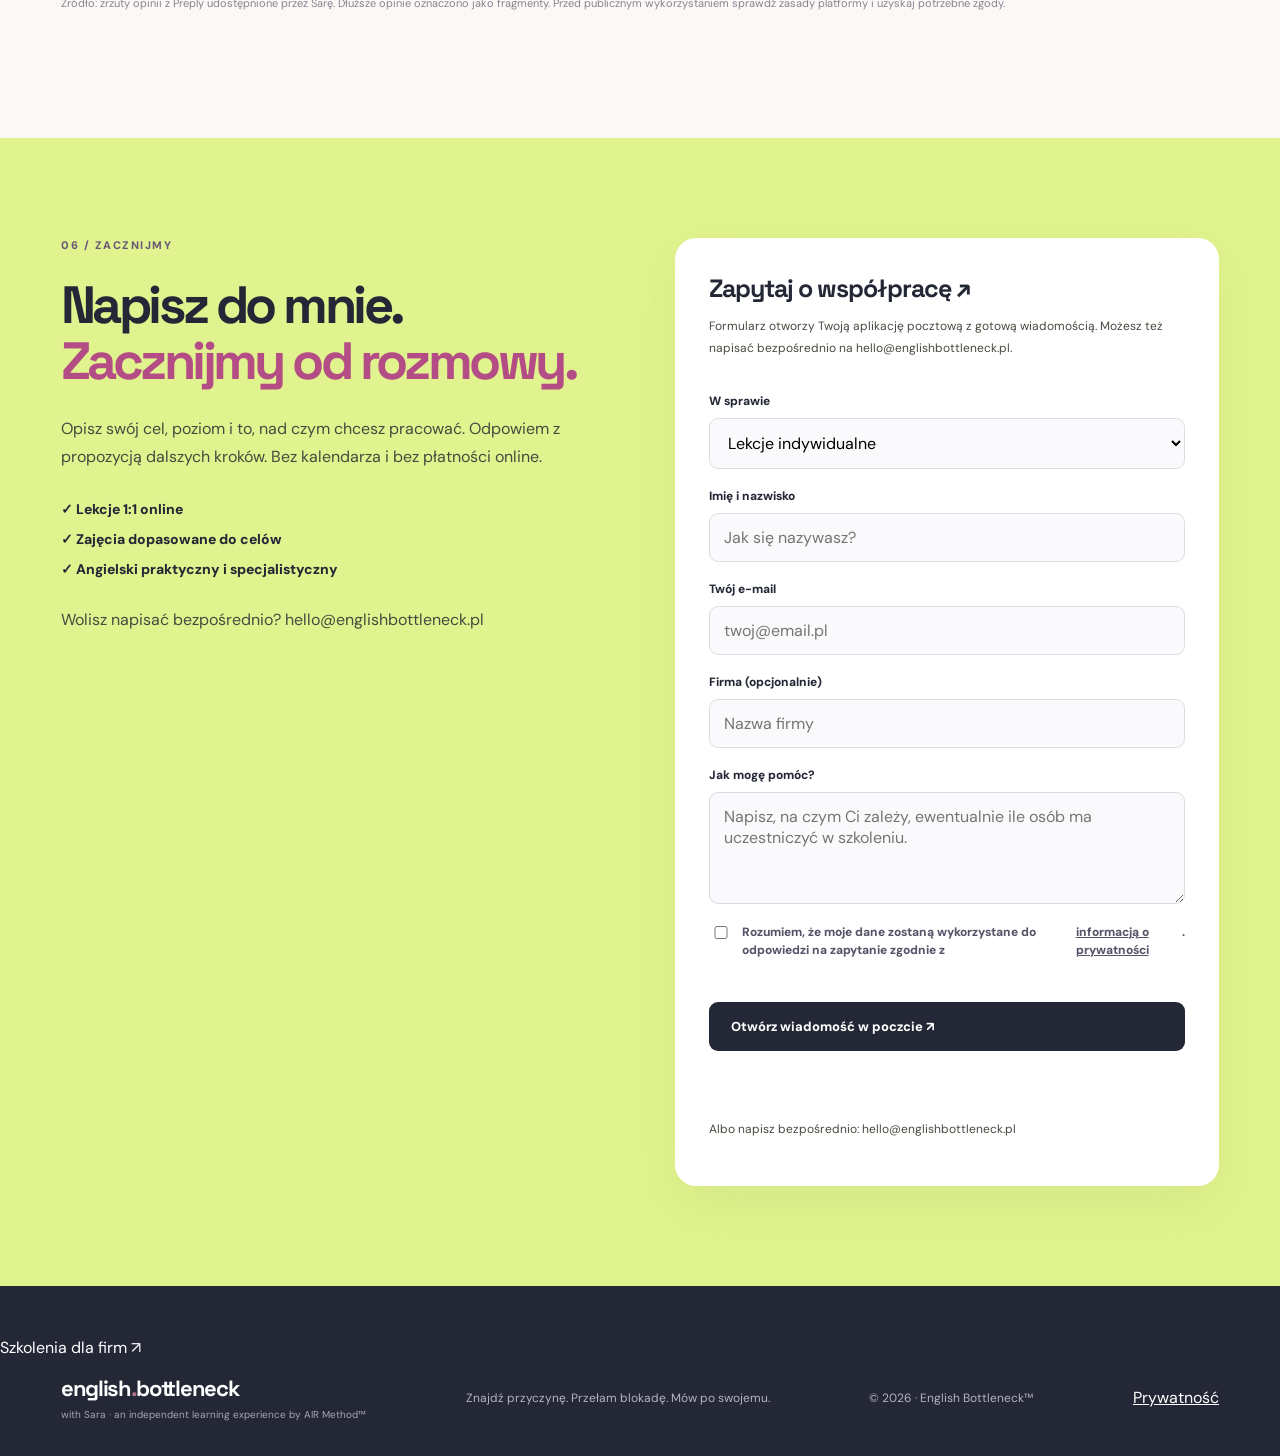
==== commit 45bf117c: "Add files via upload" ====
--- a/index.html
+++ b/index.html
@@ -1,13 +1,32 @@
-<!doctype html><html lang="pl"><head><meta charset="utf-8"><meta name="viewport" content="width=device-width, initial-scale=1"><meta name="description" content="English Bottleneck by Sara — indywidualne lekcje angielskiego z naukowym podejściem. Znajdź blokadę, przełam barierę, mów samodzielnie."><title>English Bottleneck™ | Angielski bez blokad z Sarą</title><link rel="preconnect" href="https://fonts.googleapis.com"><link rel="preconnect" href="https://fonts.gstatic.com" crossorigin><link href="https://fonts.googleapis.com/css2?family=DM+Sans:wght@400;500;600;700;800&family=Space+Grotesk:wght@400;500;600;700&display=swap" rel="stylesheet"><link rel="stylesheet" href="styles.css"></head><body>
+<!DOCTYPE html>
+
+<html lang="pl"><head><meta charset="utf-8"/><meta content="width=device-width, initial-scale=1" name="viewport"/><meta content="Angielski bez blokad: indywidualne lekcje i konsultacje online, Business English i szkolenia językowe dla firm. Napisz i zapytaj o współpracę." name="description"/><title>English Bottleneck™ | Lekcje angielskiego online i szkolenia dla firm</title><link href="https://fonts.googleapis.com" rel="preconnect"/><link crossorigin="" href="https://fonts.gstatic.com" rel="preconnect"/><link href="https://fonts.googleapis.com/css2?family=DM+Sans:wght@400;500;600;700;800&amp;family=Space+Grotesk:wght@400;500;600;700&amp;display=swap" rel="stylesheet"/><link href="https://englishbottleneck.pl/" rel="canonical"/><meta content="index,follow" name="robots"/><style>
+:root{--ink:#242735;--muted:#555368;--pink:#D798AD;--cream:#FAF9F6;--lime:#DDE7CF;--lilac:#EEEAF2;--line:#ddd9e1}*{box-sizing:border-box}html{scroll-behavior:smooth}body{margin:0;background:var(--cream);color:var(--ink);font-family:'DM Sans',sans-serif}a{color:inherit;text-decoration:none}button,input,textarea,select{font:inherit}button{cursor:pointer}.container{max-width:1230px;padding:0 36px;margin:0 auto}.topbar{height:34px;background:var(--ink);color:#fff;text-align:center;display:flex;align-items:center;justify-content:center;gap:14px;font-size:10px;font-weight:800;letter-spacing:.13em}.topbar span{color:var(--pink)}.nav{height:102px;display:flex;align-items:center;justify-content:space-between;gap:25px}.brand{display:flex;align-items:center;gap:12px;min-width:235px}.brand-icon{background:var(--lime);height:51px;width:51px;border-radius:12px;display:grid;place-items:center;font:700 45px 'Space Grotesk';line-height:1;position:relative}.brand-icon span{position:absolute;right:-2px;top:-2px;font-size:19px}.brand-label{font:700 22px/0.83 'Space Grotesk';letter-spacing:-1.3px}.brand-label .dot,.footer-brand b span{color:#B86F8E}.brand-label small{font:600 10px/1.2 'DM Sans';display:block;letter-spacing:.02em;margin-top:8px}.brand-label small i{font-style:normal;color:#89839a}.nav nav{display:flex;gap:23px;align-items:center}.nav nav a{font-weight:700;font-size:13px}.nav nav a:hover,.underlink:hover{color:#935E78}.button{border:0;border-radius:9px;display:inline-flex;align-items:center;justify-content:space-between;gap:22px;padding:16px 22px;font-weight:800;font-size:13px;transition:transform .2s}.button:hover{transform:translateY(-3px)}.button-dark{color:white;background:var(--ink)}.button-pink{background:var(--pink)}.mobile-menu{display:none;background:none;border:0;font-size:27px}.hero{display:grid;grid-template-columns:1.03fr .97fr;gap:25px;min-height:590px;padding-top:46px;padding-bottom:72px}.hero-copy{padding-top:25px}.eyebrow,.kicker{font-size:11px;letter-spacing:.14em;font-weight:800;color:#695777}.live-dot{width:9px;height:9px;border-radius:50%;background:#81b851;display:inline-block;margin-right:8px}.hero h1,h2{font:700 clamp(42px,5vw,70px)/1.07 'Space Grotesk';letter-spacing:-.068em;margin:25px 0}.hero h1 em,h2 em{font-style:normal;color:#AD637E}.hero-lead{max-width:520px;color:#555368;font-size:17px;line-height:1.7}.hero-buttons{display:flex;align-items:center;gap:24px;margin-top:32px}.underlink{font-size:13px;font-weight:800;text-decoration:underline;text-underline-offset:6px}.hero-social{display:flex;align-items:center;gap:13px;margin-top:35px;font-size:12px;color:#696377}.stars,.big-stars,.review-stars{color:#B97491;letter-spacing:3px;font-size:21px}.hero-graphic{min-height:485px;background:#E8E8EE;border-radius:26px;position:relative;overflow:hidden;display:flex;align-items:center;justify-content:center}.orbit{border:2px solid rgba(109,78,158,.17);border-radius:50%;position:absolute;width:430px;height:430px}.orbit.two{width:320px;height:320px}.sticker{height:325px;width:290px;background:var(--lime);border-radius:16px;transform:rotate(-9deg);display:flex;flex-direction:column;justify-content:center;padding:24px;box-shadow:0 16px 42px #45385825;font:800 38px/1 'Space Grotesk';letter-spacing:-2.2px}.sticker strong{font-size:52px}.sticker-star{font-size:34px;align-self:end}.floating{position:absolute;z-index:2;background:white;padding:12px 17px;border-radius:10px;box-shadow:0 9px 30px #3a255d20;font-size:12px;font-weight:800}.floating1{top:60px;left:15px;transform:rotate(-8deg)}.floating2{right:10px;top:155px;transform:rotate(7deg)}.floating3{left:22px;bottom:75px;transform:rotate(7deg);background:#F4E5EC}.graphic-bottom{position:absolute;bottom:22px;left:20px;font-size:10px;font-weight:800;letter-spacing:.13em}.marquee{overflow:hidden;background:var(--lime);padding:15px 0}.marquee>div{white-space:nowrap;text-align:center;font:700 14px 'Space Grotesk';letter-spacing:.07em}.marquee span{padding:0 19px;color:#A56884}.section{padding-top:113px;padding-bottom:115px}.section-head{max-width:900px}.section h2,.about h2,.audit h2,.contact h2{font-size:clamp(37px,4.1vw,57px)}.section-head>p{max-width:710px;color:var(--muted);line-height:1.8;font-size:16px}.three-grid{display:grid;grid-template-columns:repeat(3,minmax(0,1fr));gap:17px;margin-top:49px}.step-card{background:white;border:1px solid var(--line);border-radius:17px;padding:28px 28px 30px;min-height:340px;display:flex;flex-direction:column}.card-top{display:flex;justify-content:space-between;font-weight:800;font-size:14px}.card-top span:last-child{font-size:23px}.step-graphic{font:700 64px 'Space Grotesk';margin:22px 0 5px;color:#AD637E}.step-card h3,.offer-card h3{font:700 22px 'Space Grotesk';letter-spacing:-.04em;margin:0 0 9px}.step-card p,.offer-card p{line-height:1.7;font-size:14px;color:var(--muted);margin-top:0}.pill{margin-top:auto;align-self:start;border-radius:50px;padding:8px 12px;background:var(--lilac);font-size:10px;letter-spacing:.09em;font-weight:800}.about{background:var(--ink);color:white;padding:94px 0}.about-grid{display:grid;grid-template-columns:.9fr 1.1fr;gap:78px;align-items:center}.about-poster{min-height:540px;background:var(--pink);border-radius:23px;color:var(--ink);display:flex;flex-direction:column;justify-content:space-between;padding:31px;transform:rotate(-2deg)}.poster-overline,.poster-foot{font-size:12px;letter-spacing:.14em;font-weight:800}.poster-big{font:700 clamp(48px,5.5vw,79px)/1 'Space Grotesk';letter-spacing:-.07em}.poster-big em{font-style:normal;color:white}.about .kicker{color:#d7b9f7}.about h2 em{color:var(--pink)}.about-content p{line-height:1.8;color:#dbd8e3}.chips{display:flex;flex-wrap:wrap;gap:9px;margin-top:28px}.chips span{border:1px solid #686575;border-radius:40px;padding:9px 12px;font-size:12px;font-weight:700}.offer-card{border:1px solid var(--line);padding:27px;border-radius:18px;background:white;display:flex;flex-direction:column;min-height:290px}.offer-card.selected{background:#F2E8ED}.offer-emoji{font-size:35px;margin-bottom:29px}.offer-bottom{border-top:1px solid #d8d2d9;padding-top:18px;margin-top:auto;font-size:12px;font-weight:800}.audit{background:var(--lilac);padding:105px 0}.audit-top{display:grid;grid-template-columns:1fr 260px;gap:80px;align-items:end;margin-bottom:35px}.soon{display:inline-block;border-radius:50px;background:var(--lime);padding:9px 14px;font-size:11px;font-weight:800;letter-spacing:.09em;margin-top:22px}.audit h2{margin:15px 0}.audit h2 em{color:#A56884}.audit-top p{max-width:580px;color:var(--muted);line-height:1.7}.audit-disclaimer{font-size:13px;line-height:1.7;color:#676075;padding:20px;border-left:3px solid #cb6ea0}.audit-columns{display:grid;grid-template-columns:1.1fr .9fr;gap:28px}.audit-demo{border-radius:21px;background:white;padding:27px}.demo-top{display:flex;justify-content:space-between;gap:10px;font-size:10px;font-weight:800;letter-spacing:.1em}.path{margin:35px 0;display:flex;justify-content:space-between;position:relative;gap:9px}.path-connector{position:absolute;height:3px;background:#d8cce3;top:50%;left:5%;right:5%;z-index:0}.node{background:#e8dff1;position:relative;z-index:1;padding:12px 10px;border-radius:9px;font-size:10px;font-weight:800;text-align:center}.node.active{background:var(--lime)}.node.pink{background:var(--pink)}.mini-label{font-size:10px;color:#7d718b;letter-spacing:.1em;font-weight:800}.audit-demo h3{font:700 26px 'Space Grotesk';letter-spacing:-.04em}.answers{display:grid;gap:9px}.answers button{border:1px solid #ded7e4;border-radius:10px;padding:13px 15px;text-align:left;background:#faf8fc;color:var(--ink);font-weight:700;font-size:13px}.answers button:hover,.answers button.chosen{background:#F2E8ED;border-color:#e976af}.result{margin-top:22px;background:#e7f5be;padding:19px;border-radius:12px;min-height:110px}.result span{font-size:11px;font-weight:800;letter-spacing:.1em}.result p{font-size:13px;line-height:1.6;margin-bottom:0}.audit-explainer{padding:5px 7px}.tiny-numbers{font-size:12px;font-weight:800;letter-spacing:.2em}.audit-explainer h3{font:700 36px/1.12 'Space Grotesk';letter-spacing:-.05em}.route-step{display:flex;gap:20px;border-top:1px solid #d6c9e2;padding:17px 0}.route-step>b{color:#bd5295}.route-step strong{font-size:14px}.route-step p{font-size:13px;line-height:1.6;color:#5a5264;margin:6px 0 0}.audit-note{background:#fff8d3;border-radius:12px;font-size:12px;line-height:1.6;padding:14px 17px;margin-top:13px}.reviews-heading{display:grid;grid-template-columns:1fr 280px;gap:40px;align-items:end}.reviews-heading p{font-size:13px;color:var(--muted);line-height:1.6}.reviews-grid{display:grid;grid-template-columns:repeat(3,1fr);gap:15px;margin-top:44px}.review{background:white;border:1px solid #e2dde7;border-radius:17px;padding:25px;display:flex;flex-direction:column;min-height:236px}.review.featured{background:#fff0f7;grid-column:span 2}.review-stars{font-size:19px}.review blockquote{font-size:13px;line-height:1.8;margin:17px 0 20px;flex:1}.review.featured blockquote{font-size:16px}.review footer{display:flex;flex-direction:column;gap:4px}.review footer b{font-size:13px}.review footer span,.review-source{font-size:11px;color:#898190}.review-source{margin-top:21px;line-height:1.7}.contact{background:#e0f38e;padding:100px 0}.contact-columns{display:grid;grid-template-columns:1fr 1fr;gap:70px}.contact h2 em{color:#b44c85}.contact-columns>div>p{line-height:1.8;color:#464b3f}.contact-points{display:grid;gap:12px;font-size:14px;font-weight:800;margin:28px 0}.own-mail{margin-top:46px;font-size:13px}.own-mail small{display:block;color:#666;margin-top:5px}.form-panel{background:white;padding:34px;border-radius:21px;box-shadow:0 19px 50px #60762b15}.form-title{font:700 25px 'Space Grotesk';letter-spacing:-.04em}.form-panel>p{font-size:12px;line-height:1.6;color:var(--muted)}.form-panel form{display:grid;gap:9px;margin-top:23px}.form-panel label{font-size:12px;font-weight:800;margin-top:10px}.form-panel input,.form-panel textarea,.form-panel select{background:#faf9fb;border:1px solid #e1dce3;border-radius:9px;padding:13px 14px;outline-color:#C98CA4;width:100%}.button-full{margin-top:16px;width:100%}.form-status{min-height:22px;font-size:12px}.footer{background:var(--ink);color:white;padding:35px 0}.footer-row{display:flex;align-items:center;justify-content:space-between;gap:24px}.footer-brand b{font:700 22px 'Space Grotesk';letter-spacing:-.06em}.footer-brand small{display:block;color:#aaa5b3;margin-top:6px;font-size:10px}.footer-row p,.footer-row>span{font-size:12px;color:#b7b2c0}@media(max-width:1050px){.nav nav{gap:12px}.nav nav a{font-size:12px}.about-grid{gap:35px}.hero h1{font-size:54px}.reviews-grid{grid-template-columns:repeat(2,1fr)}}@media(max-width:760px){.container{padding-left:20px;padding-right:20px}.topbar{font-size:8px;letter-spacing:.06em}.nav{height:80px}.nav nav{display:none;position:absolute;z-index:20;left:0;right:0;top:114px;background:var(--cream);padding:20px;box-shadow:0 20px 25px #24183221;flex-direction:column;align-items:start}.nav nav.open{display:flex}.nav-button{display:none}.mobile-menu{display:block}.hero{grid-template-columns:1fr;padding-top:10px;padding-bottom:35px}.hero h1{font-size:clamp(43px,10vw,64px)}.hero-graphic{min-height:390px}.hero-lead{font-size:15px}.sticker{width:255px;height:295px;font-size:31px}.sticker strong{font-size:46px}.section{padding-top:75px;padding-bottom:75px}.three-grid,.about-grid,.audit-columns,.contact-columns,.audit-top,.reviews-heading{grid-template-columns:1fr}.about{padding:70px 0}.about-poster{min-height:370px}.poster-big{font-size:60px}.audit{padding:75px 0}.audit-top{gap:6px}.audit-disclaimer{padding:12px}.reviews-grid{grid-template-columns:1fr}.review.featured{grid-column:auto}.contact{padding:75px 0}.contact-columns{gap:35px}.footer-row{flex-direction:column;align-items:start}.hero-buttons{flex-wrap:wrap}.section h2,.about h2,.audit h2,.contact h2{font-size:39px}}@media(max-width:420px){.brand{min-width:auto}.brand-label{font-size:19px}.floating{font-size:10px;padding:10px}.floating1{left:6px}.floating2{right:5px}.node{font-size:8px;padding:9px 5px}.audit-demo{padding:18px}}
+
+
+.consent{display:flex!important;align-items:flex-start;gap:10px;font-size:12px;line-height:1.5;margin:18px 0;color:var(--muted)}.consent input{width:auto!important;min-width:16px;margin-top:3px}.consent a,.footer-row>a{text-decoration:underline}.form-status{font-size:13px;margin-top:12px;line-height:1.5}@media(max-width:750px){.hero-buttons{flex-wrap:wrap}.contact-columns{gap:30px}}</style><meta content="English Bottleneck™ — angielski, który działa w praktyce" property="og:title"/><meta content="Lekcje online, konsultacje językowe i szkolenia Business English dla firm." property="og:description"/><link href="favicon.svg" rel="icon" type="image/svg+xml"/><style>
+/* FIX: only two audience cards — preserve all other visual sections */
+#wybierz-oferte .audience-grid{display:grid;grid-template-columns:repeat(2,minmax(0,1fr));gap:22px;align-items:stretch;margin-top:42px}
+#wybierz-oferte .audience-card{display:flex;flex-direction:column;justify-content:space-between;gap:28px;min-width:0;min-height:295px;padding:30px;border-radius:22px;text-decoration:none;color:#242735;border:1px solid #E0DFE2;background:#F0ECEE;transition:transform .2s,box-shadow .2s}
+#wybierz-oferte .audience-card.business{background:#E5EBE6;border-color:#D3DFD6}
+#wybierz-oferte .audience-card:hover{transform:translateY(-3px);box-shadow:0 15px 35px rgba(36,39,53,.10)}
+#wybierz-oferte .audience-card-top{display:flex;justify-content:space-between;align-items:center;gap:12px;letter-spacing:.08em;font-size:11px;font-weight:800}
+#wybierz-oferte .audience-symbol{display:block;font-size:28px;color:#AE718D;margin-bottom:9px}
+#wybierz-oferte .audience-card.business .audience-symbol{color:#587B76}
+#wybierz-oferte .audience-card h3{font-size:clamp(24px,2.3vw,34px);line-height:1.13;letter-spacing:-.04em;margin:0 0 12px}
+#wybierz-oferte .audience-card p{font-size:15px;line-height:1.55;margin:0;max-width:44ch}
+#wybierz-oferte .audience-action{display:block;font-size:13px;font-weight:800;letter-spacing:.01em;margin-top:auto}
+@media(max-width:720px){#wybierz-oferte .audience-grid{grid-template-columns:1fr;gap:14px;margin-top:28px}#wybierz-oferte .audience-card{min-height:270px;padding:24px}}
+</style></head><body>
 <div class="topbar">ANGIELSKI BEZ UTARTYCH SCHEMATÓW <span>✳</span> NAUKOWE PODEJŚCIE. PRAWDZIWE ROZMOWY.</div>
-<header class="nav container"><a href="#start" class="brand" aria-label="English Bottleneck — strona główna"><span class="brand-icon">e<span>↗</span></span><span class="brand-label">english<span class="dot">.</span><br>bottleneck<small>with Sara <i>· by AIR Method™</i></small></span></a><nav id="navigation"><a href="#metoda">Metoda</a><a href="#o-mnie">O mnie</a><a href="#specjalizacje">Specjalizacje</a><a href="#audit">Audit™</a><a href="#opinie">Opinie</a></nav><a href="#kontakt" class="button button-dark nav-button">Porozmawiajmy <span>↗</span></a><button class="mobile-menu" id="menuBtn" aria-label="Otwórz menu" aria-expanded="false">☰</button></header>
-<main id="start"><section class="hero container"><div class="hero-copy"><div class="eyebrow"><span class="live-dot"></span> INDYWIDUALNE LEKCJE ANGIELSKIEGO ONLINE</div><h1>Znasz angielski.<br>Ale coś Cię <em>blokuje.</em></h1><p class="hero-lead">Nie potrzebujesz kolejnej listy czasów. Potrzebujesz odkryć, <b>co naprawdę zatrzymuje Cię w mówieniu</b> — i nauczyć się tę blokadę przełamywać. Znajduję powtarzające się błędy i projektuję Twoją drogę do swobodnej komunikacji.</p><div class="hero-buttons"><a href="#kontakt" class="button button-pink">Chcę przełamać barierę <span>↗</span></a><a href="#metoda" class="underlink">Poznaj metodę <span>↓</span></a></div><div class="hero-social"><span class="stars">★★★★★</span><span>Prawdziwe opinie moich uczniów ↓</span></div></div><div class="hero-graphic"><div class="orbit one"></div><div class="orbit two"></div><div class="sticker"><span>LESS<br>OVERTHINKING.</span><strong>MORE<br>SPEAKING.</strong><span class="sticker-star">✳</span></div><div class="floating floating1">„Znam to słowo, ale…”</div><div class="floating floating2">„Boję się popełnić błąd”</div><div class="floating floating3">„Wow, mówię!” ✨</div><div class="graphic-bottom">FIND THE BLOCK → BUILD YOUR WAY OUT ↗</div></div></section>
-<div class="marquee"><div>LESS RULES. MORE REAL ENGLISH. <span>✳</span> ZNAJDŹ WĄSKIE GARDŁO <span>✳</span> UCZ SIĘ SAMODZIELNOŚCI <span>✳</span> SPEAK WITH CONFIDENCE <span>✳</span> LESS RULES. MORE REAL ENGLISH.</div></div>
-<section id="metoda" class="section container"><div class="section-head"><div class="kicker">01 / METODA</div><h2>Nie uczę wszystkiego od nowa.<br><em>Znajduję to, co Cię zatrzymuje.</em></h2><p>Jestem naukowczynią i inżynierką. Zawodowo analizuję dokumenty, procedury i złożone problemy, identyfikując niespójności i przyczyny błędów. Tę samą logikę przeniosłam do nauki języka.</p></div><div class="three-grid"><article class="step-card"><div class="card-top"><span>01</span><span>◎</span></div><div class="step-graphic">⌕</div><h3>Odkrywam wzorzec</h3><p>Obserwuję, gdzie pojawiają się powtarzalne błędy, zacięcia i bariery. Szukam przyczyny, a nie tylko poprawnej odpowiedzi.</p><span class="pill">DIAGNOZA</span></article><article class="step-card"><div class="card-top"><span>02</span><span>↝</span></div><div class="step-graphic">↗</div><h3>Ćwiczymy celnie</h3><p>Dobieram konkretne rozmowy i zadania. Przenosimy wiedzę z „rozumiem” do „umiem powiedzieć — od razu”.</p><span class="pill">PRAKTYKA</span></article><article class="step-card"><div class="card-top"><span>03</span><span>✳</span></div><div class="step-graphic">✦</div><h3>Buduję samodzielność</h3><p>Nie podaję wyłącznie rozwiązań. Uczę Cię rozpoznawać własne błędy, dobierać strategie i radzić sobie bez mojej pomocy.</p><span class="pill">NIEZALEŻNOŚĆ</span></article></div></section>
-<section id="o-mnie" class="about"><div class="container about-grid"><div class="about-poster"><div class="poster-overline">HI, I'M SARA ✳</div><div class="poster-big">Science<br><em>meets</em><br>speaking.</div><div class="poster-foot">CURIOSITY IS MY SUPERPOWER ↗</div></div><div class="about-content"><div class="kicker">02 / POZNAJ MNIE</div><h2>Nie jestem typową lingwistką.<br><em>I właśnie w tym tkwi różnica.</em></h2><p>Angielski stał się dla mnie naturalnym językiem komunikacji dzięki dorastaniu w Kanadzie. Spędziłam również ponad trzy lata, podróżując i mieszkając w różnych miejscach na świecie.</p><p>Jestem inżynierką i naukowczynią, autorką lub współautorką <b>około 20 publikacji naukowych po angielsku</b>. Kocham naukę, analizę i szukanie odpowiedzi na pytanie: <em>dlaczego coś nie działa?</em></p><p>Nie opieram lekcji na jednym podręczniku. Łączę precyzję analityczną z życzliwą, bezstresową atmosferą i ćwiczeniami dopasowanymi do Twoich realnych sytuacji. Moją specjalnością jest przełamywanie bariery językowej i pokazywanie, jak uczyć się skuteczniej również poza zajęciami.</p><div class="chips"><span>✳ Doświadczenie w Kanadzie</span><span>✳ ~20 publikacji naukowych</span><span>✳ Podejście naukowe</span><span>✳ Mówienie bez stresu</span></div></div></div></section>
-<section id="specjalizacje" class="section container"><div class="section-head"><div class="kicker">03 / DLA KOGO?</div><h2>Angielski do Twojego świata.<br><em>Nie do świata z podręcznika.</em></h2></div><div class="three-grid offer-grid"><article class="offer-card selected"><div class="offer-emoji">◉</div><h3>Mówienie bez blokady</h3><p>Rozumiesz więcej, niż potrafisz powiedzieć? Zacinanie się, tłumaczenie w głowie, strach przed oceną — zajmiemy się tym.</p><div class="offer-bottom">Konwersacje · płynność · pewność siebie ↗</div></article><article class="offer-card"><div class="offer-emoji">▤</div><h3>Angielski w pracy</h3><p>Spotkania, rozmowy o pracę, prezentacje, negocjacje, maile i komunikacja w międzynarodowym zespole.</p><div class="offer-bottom">Business English · kariera ↗</div></article><article class="offer-card"><div class="offer-emoji">⚙</div><h3>Angielski specjalistyczny</h3><p>Inżynieria, technologia, badania naukowe, publikacje, medycyna i badania kliniczne — język w kontekście Twojej branży.</p><div class="offer-bottom">Technical · scientific · medical ↗</div></article></div></section>
-<section id="audit" class="audit"><div class="container"><div class="audit-top"><div><div class="kicker">04 / PRODUKT W PRZYGOTOWANIU</div><span class="soon">✳ COMING SOON</span><h2>English Bottleneck<br><em>Audit™</em></h2><p>Co jeśli nauka angielskiego wyglądałaby jak mapa z różnymi trasami — a nie jak jeden kurs dla wszystkich?</p></div><aside class="audit-disclaimer">To jest <b>interaktywny podgląd koncepcji</b>, nie gotowy test ani automatyczna diagnoza. Pełny system jest w przygotowaniu.</aside></div><div class="audit-columns"><div class="audit-demo"><div class="demo-top"><span>TWOJA MAPA / DEMO</span><span>PREVIEW ONLY ✳</span></div><div class="path"><div class="path-connector"></div><span class="node active">START</span><span class="node">PYTANIA</span><span class="node pink">BLOKADA</span><span class="node">TWOJA TRASA ↗</span></div><span class="mini-label">JEDNO PYTANIE Z PRZYKŁADOWEJ ŚCIEŻKI</span><h3>Co najczęściej dzieje się, kiedy próbujesz mówić po angielsku?</h3><div class="answers"><button data-route="retrieval">Znam słowo, ale nie mogę go sobie przypomnieć</button><button data-route="fluency">Długo układam każde zdanie</button><button data-route="confidence">Boję się popełnić błąd</button><button data-route="grammar">Ciągle powtarzam te same błędy</button></div><div class="result" id="result" aria-live="polite"><span>WYBIERZ ODPOWIEDŹ ↑</span><p>Przykładowa mapa pokaże Ci możliwy kierunek pracy. To nie jest diagnoza.</p></div></div><div class="audit-explainer"><span class="tiny-numbers">01 — 02 — 03 — 04</span><h3>Jeden punkt startu.<br>Różne drogi.</h3><div class="route-step"><b>01</b><div><strong>Odpowiadasz na pytania</strong><p>Krótki test wychwytuje typowe sytuacje, w których pojawia się blokada.</p></div></div><div class="route-step"><b>02</b><div><strong>Otrzymujesz wynik</strong><p>System wskazuje najbardziej prawdopodobny problem: retrieval, płynność, pewność siebie lub utrwalone błędy.</p></div></div><div class="route-step"><b>03</b><div><strong>Ruszają Twoje pionki</strong><p>Wybierasz kolejne zadania i odgałęzienia na mapie, zamiast przerabiać cały kurs od początku.</p></div></div><div class="route-step"><b>04</b><div><strong>Masz plan samodzielnej pracy</strong><p>Docelowo otrzymasz automatyczny raport i wskazówki, bez konieczności umawiania lekcji.</p></div></div><div class="audit-note">🚧 Automatyczny test, raport i kompletna mapa będą dostępne po premierze. Termin nie został jeszcze ogłoszony.</div></div></div></div></section>
-<section id="opinie" class="section container reviews"><div class="reviews-heading"><div><div class="kicker">05 / OPINIE UCZNIÓW</div><h2>Nie musisz wierzyć mi<br><em>na słowo.</em></h2></div><div><div class="big-stars">★★★★★</div><p>Prawdziwe opinie moich uczniów z Preply. Wybrane fragmenty pozostawiłam w języku publikacji.</p></div></div><div class="reviews-grid">
+<header class="nav container"><a aria-label="English Bottleneck — strona główna" class="brand" href="#start"><span class="brand-icon">e<span>↗</span></span><span class="brand-label">english<span class="dot">.</span><br/>bottleneck<small>with Sara <i>· by AIR Method™</i></small></span></a><nav id="navigation"><a href="#wybierz-oferte">Dla Ciebie</a><a href="dla-firm.html">Dla firm</a><a href="#metoda">Jak pracuję</a><a href="#o-mnie">O mnie</a><a href="#audit">Audit™</a><a href="#opinie">Opinie</a></nav><a class="button button-dark nav-button" href="#kontakt">Porozmawiajmy <span>↗</span></a><button aria-expanded="false" aria-label="Otwórz menu" class="mobile-menu" id="menuBtn">☰</button></header>
+<main id="start"><section class="hero container"><div class="hero-copy"><div class="eyebrow">● KONSULTACJE I LEKCJE ONLINE · DLA OSÓB I FIRM</div><h1>Znasz angielski.<br/>Ale coś Cię <em>blokuje.</em></h1><p class="hero-lead">Rozumiesz angielski, ale trudno Ci mówić swobodnie? A może Twój zespół potrzebuje sprawniejszej komunikacji po angielsku? Pomagam znaleźć konkretne bariery i pracować nad nimi w praktyce.</p><div class="hero-buttons"><a class="button button-pink" href="#kontakt">Zapytaj o lekcje ↗</a><a class="button button-dark" href="dla-firm.html">Oferta dla firm ↗</a></div><div class="hero-social"><span class="stars">★★★★★</span><span>Prawdziwe opinie moich uczniów ↓</span></div></div><div class="hero-graphic"><div class="orbit one"></div><div class="orbit two"></div><div class="sticker"><span>LESS<br/>OVERTHINKING.</span><strong>MORE<br/>SPEAKING.</strong><span class="sticker-star">✳</span></div><div class="floating floating1">„Znam to słowo, ale…”</div><div class="floating floating2">„Boję się popełnić błąd”</div><div class="floating floating3">„Wow, mówię!” ✨</div><div class="graphic-bottom">FIND THE BLOCK → BUILD YOUR WAY OUT ↗</div></div></section><div class="marquee"><div>LESS RULES. MORE REAL ENGLISH. <span>✳</span> ZNAJDŹ WĄSKIE GARDŁO <span>✳</span> UCZ SIĘ SAMODZIELNOŚCI <span>✳</span> SPEAK WITH CONFIDENCE <span>✳</span> LESS RULES. MORE REAL ENGLISH.</div></div><section aria-labelledby="audience-heading" class="audience-section container" id="wybierz-oferte"><div class="audience-top"><span class="kicker">TWOJA DROGA DO SWOBODNEGO ANGIELSKIEGO</span><h2 id="audience-heading">Dla Ciebie. <em>Lub dla Twojego zespołu.</em></h2><p>Wybierz ścieżkę, która najlepiej pasuje do Twoich potrzeb.</p></div><div class="audience-grid"><a class="audience-card personal" href="#kontakt"><div class="audience-card-top"><span>01 / KLIENT INDYWIDUALNY</span><span aria-hidden="true">↗</span></div><div><span class="audience-symbol">✳</span><h3>Chcę mówić<br/>swobodniej.</h3><p>Indywidualne lekcje i praca nad barierami, które zatrzymują Cię w rozmowie.</p></div><span class="audience-action">Poznaj ofertę indywidualną <span aria-hidden="true">→</span></span></a><a class="audience-card business" href="dla-firm.html"><div class="audience-card-top"><span>02 / DLA FIRM</span><span aria-hidden="true">↗</span></div><div><span class="audience-symbol">↗</span><h3>Chcę rozwinąć<br/>swój zespół.</h3><p>Praktyczne szkolenia online i stacjonarne z Business English, komunikacji i angielskiego technicznego.</p></div><span class="audience-action">Zobacz szkolenia dla firm <span aria-hidden="true">→</span></span></a></div></section>
+
+<section class="section container" id="metoda"><div class="section-head"><div class="kicker">01 / METODA</div><h2>Nie uczę wszystkiego od nowa.<br/><em>Znajduję to, co Cię zatrzymuje.</em></h2><p>Jestem naukowczynią i inżynierką. Zawodowo analizuję dokumenty, procedury i złożone problemy, identyfikując niespójności i przyczyny błędów. Tę samą logikę przeniosłam do nauki języka.</p></div><div class="three-grid"><article class="step-card"><div class="card-top"><span>01</span><span>◎</span></div><div class="step-graphic">⌕</div><h3>Odkrywam wzorzec</h3><p>Obserwuję, gdzie pojawiają się powtarzalne błędy, zacięcia i bariery. Szukam przyczyny, a nie tylko poprawnej odpowiedzi.</p><span class="pill">DIAGNOZA</span></article><article class="step-card"><div class="card-top"><span>02</span><span>↝</span></div><div class="step-graphic">↗</div><h3>Ćwiczymy celnie</h3><p>Dobieram konkretne rozmowy i zadania. Przenosimy wiedzę z „rozumiem” do „umiem powiedzieć — od razu”.</p><span class="pill">PRAKTYKA</span></article><article class="step-card"><div class="card-top"><span>03</span><span>✳</span></div><div class="step-graphic">✦</div><h3>Buduję samodzielność</h3><p>Nie podaję wyłącznie rozwiązań. Uczę Cię rozpoznawać własne błędy, dobierać strategie i radzić sobie bez mojej pomocy.</p><span class="pill">NIEZALEŻNOŚĆ</span></article></div></section>
+<section class="about" id="o-mnie"><div class="container about-grid"><div class="about-poster"><div class="poster-overline">HI, I'M SARA ✳</div><div class="poster-big">Science<br/><em>meets</em><br/>speaking.</div><div class="poster-foot">CURIOSITY IS MY SUPERPOWER ↗</div></div><div class="about-content"><div class="kicker">02 / POZNAJ MNIE</div><h2>Nie jestem typową lingwistką.<br/><em>I właśnie w tym tkwi różnica.</em></h2><p>Angielski stał się dla mnie naturalnym językiem komunikacji dzięki dorastaniu w Kanadzie. Spędziłam również ponad trzy lata, podróżując i mieszkając w różnych miejscach na świecie.</p><p>Jestem inżynierką i naukowczynią, autorką lub współautorką <b>około 20 publikacji naukowych po angielsku</b>. Kocham naukę, analizę i szukanie odpowiedzi na pytanie: <em>dlaczego coś nie działa?</em></p><p>Nie opieram lekcji na jednym podręczniku. Łączę precyzję analityczną z życzliwą, bezstresową atmosferą i ćwiczeniami dopasowanymi do Twoich realnych sytuacji. Moją specjalnością jest przełamywanie bariery językowej i pokazywanie, jak uczyć się skuteczniej również poza zajęciami.</p><div class="chips"><span>✳ Doświadczenie w Kanadzie</span><span>✳ ~20 publikacji naukowych</span><span>✳ Podejście naukowe</span><span>✳ Mówienie bez stresu</span></div></div></div></section>
+<section class="section container" id="specjalizacje"><div class="section-head"><div class="kicker">03 / DLA KOGO?</div><h2>Angielski do Twojego świata.<br/><em>Nie do świata z podręcznika.</em></h2></div><div class="three-grid offer-grid"><article class="offer-card selected"><div class="offer-emoji">◉</div><h3>Mówienie bez blokady</h3><p>Rozumiesz więcej, niż potrafisz powiedzieć? Zacinanie się, tłumaczenie w głowie, strach przed oceną — zajmiemy się tym.</p><div class="offer-bottom">Konwersacje · płynność · pewność siebie ↗</div></article><article class="offer-card"><div class="offer-emoji">▤</div><h3>Angielski w pracy</h3><p>Spotkania, rozmowy o pracę, prezentacje, negocjacje, maile i komunikacja w międzynarodowym zespole.</p><div class="offer-bottom">Business English · kariera ↗</div></article><article class="offer-card"><div class="offer-emoji">⚙</div><h3>Angielski specjalistyczny</h3><p>Inżynieria, technologia, badania naukowe, publikacje, medycyna i badania kliniczne — język w kontekście Twojej branży.</p><div class="offer-bottom">Technical · scientific · medical ↗</div></article></div></section>
+<section class="audit" id="audit"><div class="container"><div class="audit-top"><div><div class="kicker">04 / PRODUKT W PRZYGOTOWANIU</div><span class="soon">✳ COMING SOON</span><h2>English Bottleneck<br/><em>Audit™</em></h2><p>Co jeśli nauka angielskiego wyglądałaby jak mapa z różnymi trasami — a nie jak jeden kurs dla wszystkich?</p></div><aside class="audit-disclaimer">COMING SOON — audyt automatyczny jest w przygotowaniu. Na razie możesz skontaktować się w sprawie lekcji lub szkoleń.</aside></div><div class="audit-columns"><div class="audit-demo"><div class="demo-top"><span>TWOJA MAPA / DEMO</span><span>PREVIEW ONLY ✳</span></div><div class="path"><div class="path-connector"></div><span class="node active">START</span><span class="node">PYTANIA</span><span class="node pink">BLOKADA</span><span class="node">TWOJA TRASA ↗</span></div><span class="mini-label">JEDNO PYTANIE Z PRZYKŁADOWEJ ŚCIEŻKI</span><h3>Co najczęściej dzieje się, kiedy próbujesz mówić po angielsku?</h3><div class="answers"><button data-route="retrieval">Znam słowo, ale nie mogę go sobie przypomnieć</button><button data-route="fluency">Długo układam każde zdanie</button><button data-route="confidence">Boję się popełnić błąd</button><button data-route="grammar">Ciągle powtarzam te same błędy</button></div><div aria-live="polite" class="result" id="result"><span>WYBIERZ ODPOWIEDŹ ↑</span><p>Przykładowa mapa pokaże Ci możliwy kierunek pracy. To nie jest diagnoza.</p></div></div><div class="audit-explainer"><span class="tiny-numbers">01 — 02 — 03 — 04</span><h3>Jeden punkt startu.<br/>Różne drogi.</h3><div class="route-step"><b>01</b><div><strong>Odpowiadasz na pytania</strong><p>Krótki test wychwytuje typowe sytuacje, w których pojawia się blokada.</p></div></div><div class="route-step"><b>02</b><div><strong>Otrzymujesz wynik</strong><p>System wskazuje najbardziej prawdopodobny problem: retrieval, płynność, pewność siebie lub utrwalone błędy.</p></div></div><div class="route-step"><b>03</b><div><strong>Ruszają Twoje pionki</strong><p>Wybierasz kolejne zadania i odgałęzienia na mapie, zamiast przerabiać cały kurs od początku.</p></div></div><div class="route-step"><b>04</b><div><strong>Masz plan samodzielnej pracy</strong><p>Docelowo otrzymasz automatyczny raport i wskazówki, bez konieczności umawiania lekcji.</p></div></div><div class="audit-note">✳ COMING SOON — automatyczny audyt i spersonalizowane raporty są w przygotowaniu. Obecnie zapraszamy do konsultacji oraz szkoleń.</div></div></div></div></section>
+<section class="section container reviews" id="opinie"><div class="reviews-heading"><div><div class="kicker">05 / OPINIE UCZNIÓW</div><h2>Nie musisz wierzyć mi<br/><em>na słowo.</em></h2></div><div><div class="big-stars">★★★★★</div><p>Prawdziwe opinie moich uczniów z Preply. Wybrane fragmenty pozostawiłam w języku publikacji.</p></div></div><div class="reviews-grid">
 <article class="review featured"><div class="review-stars">★★★★★</div><blockquote>“Sara is the best English teacher I’ve ever had the pleasure of learning with! ... The classes are interesting, engaging, and held in a very friendly atmosphere, which helps me feel less stressed and learn faster. I would definitely recommend Sara to anyone who is afraid of speaking English ...”</blockquote><footer><b>Gabriela</b><span>19.08.2026 · fragment</span></footer></article>
 <article class="review"><div class="review-stars">★★★★★</div><blockquote>“Sara is great, incredibly nice, and amazingly dedicated. She really focuses on the student and their needs. She has an interesting teaching style, which makes the lessons engaging and easy to concentrate on.”</blockquote><footer><b>Dagmara</b><span>18.06.2026 · fragment</span></footer></article>
 <article class="review"><div class="review-stars">★★★★★</div><blockquote>“Great English teacher who stands out for her immense dedication and calmness. She always explains even more complex topics clearly, making learning understandable and effective.”</blockquote><footer><b>Łukasz</b><span>03.02.2026 · fragment</span></footer></article>
@@ -20,5 +39,20 @@
 <article class="review"><div class="review-stars">★★★★★</div><blockquote>“Sara is a very positive person and plans lessons according to the individual needs of the student.”</blockquote><footer><b>Paulina</b><span>05.10.2026</span></footer></article>
 <article class="review"><div class="review-stars">★★★★★</div><blockquote>“Super pani mega polecam”</blockquote><footer><b>gabrysia</b><span>24.02.2026</span></footer></article>
 </div><p class="review-source">Źródło: zrzuty opinii z Preply udostępnione przez Sarę. Dłuższe opinie oznaczono jako fragmenty. Przed publicznym wykorzystaniem sprawdź zasady platformy i uzyskaj potrzebne zgody.</p></section>
-<section id="kontakt" class="contact"><div class="container contact-columns"><div><div class="kicker">06 / ZACZNIJMY</div><h2>Wiesz już, że możesz<br><em>mówić inaczej.</em></h2><p>Opowiedz mi, do czego potrzebujesz angielskiego i co Cię teraz blokuje. Pierwszy krok to zrozumieć problem, nie kupować kolejny przypadkowy kurs.</p><div class="contact-points"><span>✓ Lekcje 1:1 online</span><span>✓ Zajęcia dopasowane do celów</span><span>✓ Angielski praktyczny i specjalistyczny</span></div><p class="own-mail">Docelowy kontakt: <b>sara@[Twoja domena]</b><small>Adres przykładowy — skrzynka w domenie będzie skonfigurowana przed publikacją.</small></p></div><div class="form-panel"><div class="form-title">Opowiedz mi o swojej blokadzie ↗</div><p>To demonstracja formularza. Możesz go wypróbować, ale zgłoszenia nie są jeszcze wysyłane ani zapisywane.</p><form id="contactForm"><label for="name">Jak masz na imię?</label><input id="name" name="name" placeholder="Twoje imię" required><label for="email">Twój e-mail</label><input id="email" name="email" type="email" placeholder="twoj@email.pl" required><label for="need">Co chcesz rozwinąć?</label><select id="need" name="need"><option>Swobodne mówienie</option><option>Angielski biznesowy</option><option>Angielski techniczny / naukowy / medyczny</option><option>Nie wiem jeszcze — pomóż mi</option></select><label for="message">Co sprawia Ci największą trudność?</label><textarea id="message" name="message" rows="3" placeholder="Napisz kilka zdań..."></textarea><button class="button button-dark button-full" type="submit">Sprawdź formularz <span>↗</span></button><p id="formStatus" role="status" class="form-status"></p></form></div></div></section></main>
-<footer class="footer"><div class="container footer-row"><div class="footer-brand"><b>english<span>.</span>bottleneck</b><small>with Sara · an independent learning experience by AIR Method™</small></div><p>Znajdź przyczynę. Przełam blokadę. Mów po swojemu.</p><span>© 2026 · Wersja demonstracyjna</span></div></footer><script src="script.js"></script></body></html>
+<section class="contact" id="kontakt"><div class="container contact-columns"><div><div class="kicker">06 / ZACZNIJMY</div><h2>Napisz do mnie.<br/><em>Zacznijmy od rozmowy.</em></h2><p>Opisz swój cel, poziom i to, nad czym chcesz pracować. Odpowiem z propozycją dalszych kroków. Bez kalendarza i bez płatności online.</p><div class="contact-points"><span>✓ Lekcje 1:1 online</span><span>✓ Zajęcia dopasowane do celów</span><span>✓ Angielski praktyczny i specjalistyczny</span></div><p class="contact-mail">Wolisz napisać bezpośrednio? <a data-contact-email="" href="mailto:hello@englishbottleneck.pl">hello@englishbottleneck.pl</a></p></div><div class="form-panel"><div class="form-title">Zapytaj o współpracę ↗</div><p>Formularz otworzy Twoją aplikację pocztową z gotową wiadomością. Możesz też napisać bezpośrednio na hello@englishbottleneck.pl.</p><form id="contactForm">
+<label for="type">W sprawie</label>
+<select id="type" name="type" required=""><option value="Lekcje indywidualne">Lekcje indywidualne</option><option value="Konsultacja językowa">Konsultacja językowa</option><option value="Szkolenie firmowe">Szkolenie firmowe</option><option value="Inna współpraca">Inna współpraca</option></select>
+<label for="name">Imię i nazwisko</label><input autocomplete="name" id="name" name="name" placeholder="Jak się nazywasz?" required=""/>
+<label for="email">Twój e-mail</label><input autocomplete="email" id="email" name="email" placeholder="twoj@email.pl" required="" type="email"/>
+<label for="company">Firma (opcjonalnie)</label><input id="company" name="company" placeholder="Nazwa firmy"/>
+<label for="message">Jak mogę pomóc?</label><textarea id="message" name="message" placeholder="Napisz, na czym Ci zależy, ewentualnie ile osób ma uczestniczyć w szkoleniu." required="" rows="4"></textarea>
+<label class="consent"><input id="ack" required="" type="checkbox"/> Rozumiem, że moje dane zostaną wykorzystane do odpowiedzi na zapytanie zgodnie z <a href="prywatnosc.html">informacją o prywatności</a>.</label>
+<button class="button button-dark button-full" type="submit">Otwórz wiadomość w poczcie ↗</button><p class="form-status" id="formStatus" role="status"></p>
+</form><p>Albo napisz bezpośrednio: <a data-contact-email="" href="mailto:hello@englishbottleneck.pl">hello@englishbottleneck.pl</a></p></div></div></section></main>
+<footer class="footer"><p><a href="dla-firm.html">Szkolenia dla firm ↗</a></p><div class="container footer-row"><div class="footer-brand"><b>english<span>.</span>bottleneck</b><small>with Sara · an independent learning experience by AIR Method™</small></div><p>Znajdź przyczynę. Przełam blokadę. Mów po swojemu.</p><span>© 2026 · English Bottleneck™</span><a href="prywatnosc.html">Prywatność</a></div></footer><script>window.ENGLISH_BOTTLENECK_EMAIL="hello@englishbottleneck.pl";
+
+const results={retrieval:['WORD RETRIEVAL — dostęp do słów','Możliwy kierunek: szybkie przywoływanie słownictwa → krótkie odpowiedzi na czas → spontaniczne konwersacje.'],fluency:['FLUENCY — płynne budowanie wypowiedzi','Możliwy kierunek: gotowe wzorce językowe → stopniowo szybsze reakcje → naturalne dialogi.'],confidence:['SPEAKING CONFIDENCE — bariera psychologiczna','Możliwy kierunek: bezpieczne mikro-wyzwania → rozmowy z informacją zwrotną → samodzielne wypowiedzi.'],grammar:['REPEATED PATTERNS — powtarzające się błędy','Możliwy kierunek: rozpoznanie schematu → jedno ćwiczenie celowane → wykorzystanie poprawnej formy w rozmowie.']};document.querySelectorAll('[data-route]').forEach(b=>b.addEventListener('click',()=>{document.querySelectorAll('[data-route]').forEach(x=>x.classList.remove('chosen'));b.classList.add('chosen');const [title,detail]=results[b.dataset.route];document.getElementById('result').innerHTML='<span>'+title+'</span><p>'+detail+'</p><small>Przykład — nie jest to indywidualna diagnoza.</small>'}));const menu=document.getElementById('menuBtn');const nav=document.getElementById('navigation');menu.addEventListener('click',()=>{const open=nav.classList.toggle('open');menu.setAttribute('aria-expanded',String(open));menu.textContent=open?'✕':'☰'});nav.querySelectorAll('a').forEach(a=>a.addEventListener('click',()=>{nav.classList.remove('open');menu.setAttribute('aria-expanded','false');menu.textContent='☰'}));
+
+
+(function(){const f=document.getElementById('contactForm');if(!f)return;f.addEventListener('submit',e=>{e.preventDefault();const status=document.getElementById('formStatus');const recipient=(window.ENGLISH_BOTTLENECK_EMAIL||'').trim();if(!recipient || recipient.includes('UZUPELNIJ')){status.textContent='Formularz wymaga jeszcze ustawienia adresu e-mail przez właścicielkę strony. Możesz wrócić później.';return;}const d=new FormData(f);const subject='English Bottleneck — '+d.get('type');const body=`Rodzaj zapytania: ${d.get('type')}\nImię: ${d.get('name')}\nE-mail: ${d.get('email')}\nFirma: ${d.get('company')||'—'}\n\nWiadomość:\n${d.get('message')}`; const mailto='mailto:'+encodeURIComponent(recipient)+'?subject='+encodeURIComponent(subject)+'&body='+encodeURIComponent(body);status.textContent='Otwieram Twoją pocztę. Aby wysłać zapytanie, zatwierdź wiadomość w programie e-mail. Jeśli okno nie otworzy się, skopiuj adres kontaktowy ze strony.';window.location.href=mailto;});})();
+(function(){const email=(window.ENGLISH_BOTTLENECK_EMAIL||'').trim(); if(!email||email.includes('UZUPELNIJ'))return;document.querySelectorAll('[data-contact-email]').forEach(x=>{x.textContent=email;x.setAttribute('href','mailto:'+email);});})();</script></body></html>
